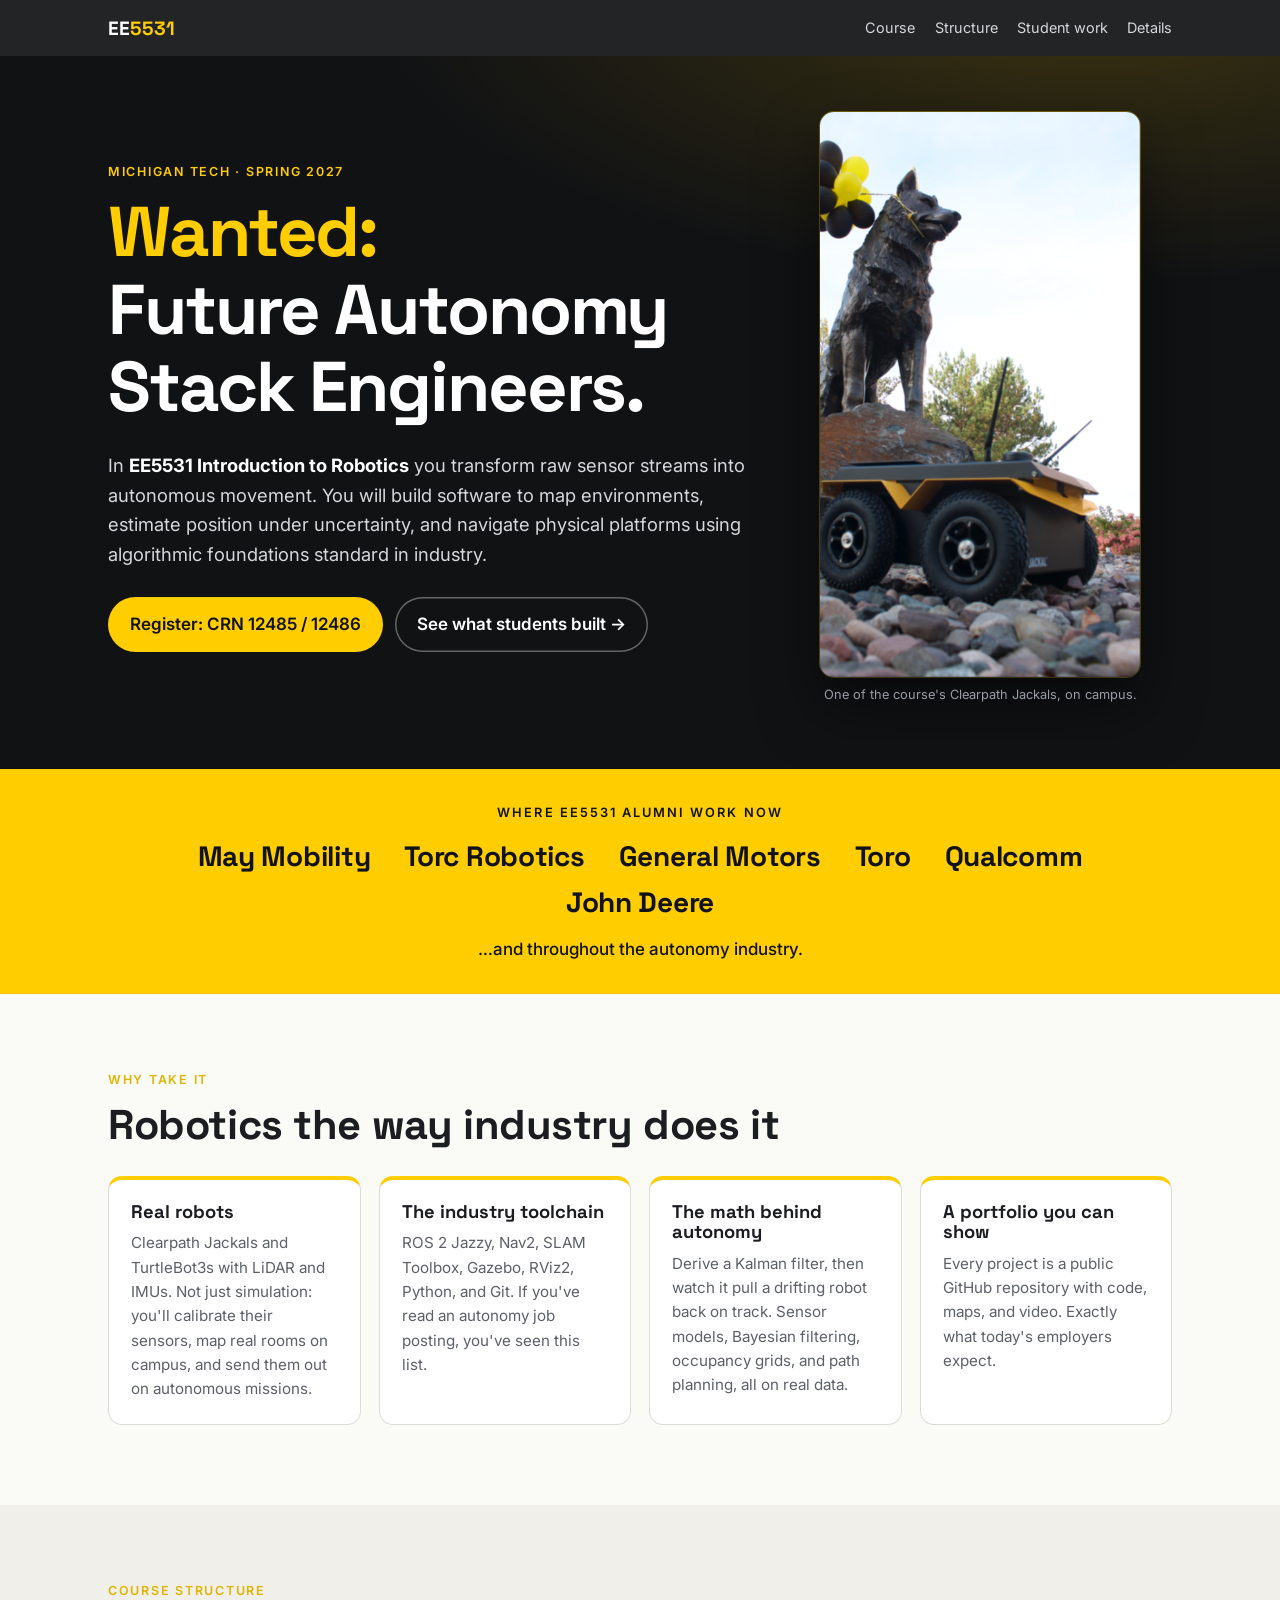
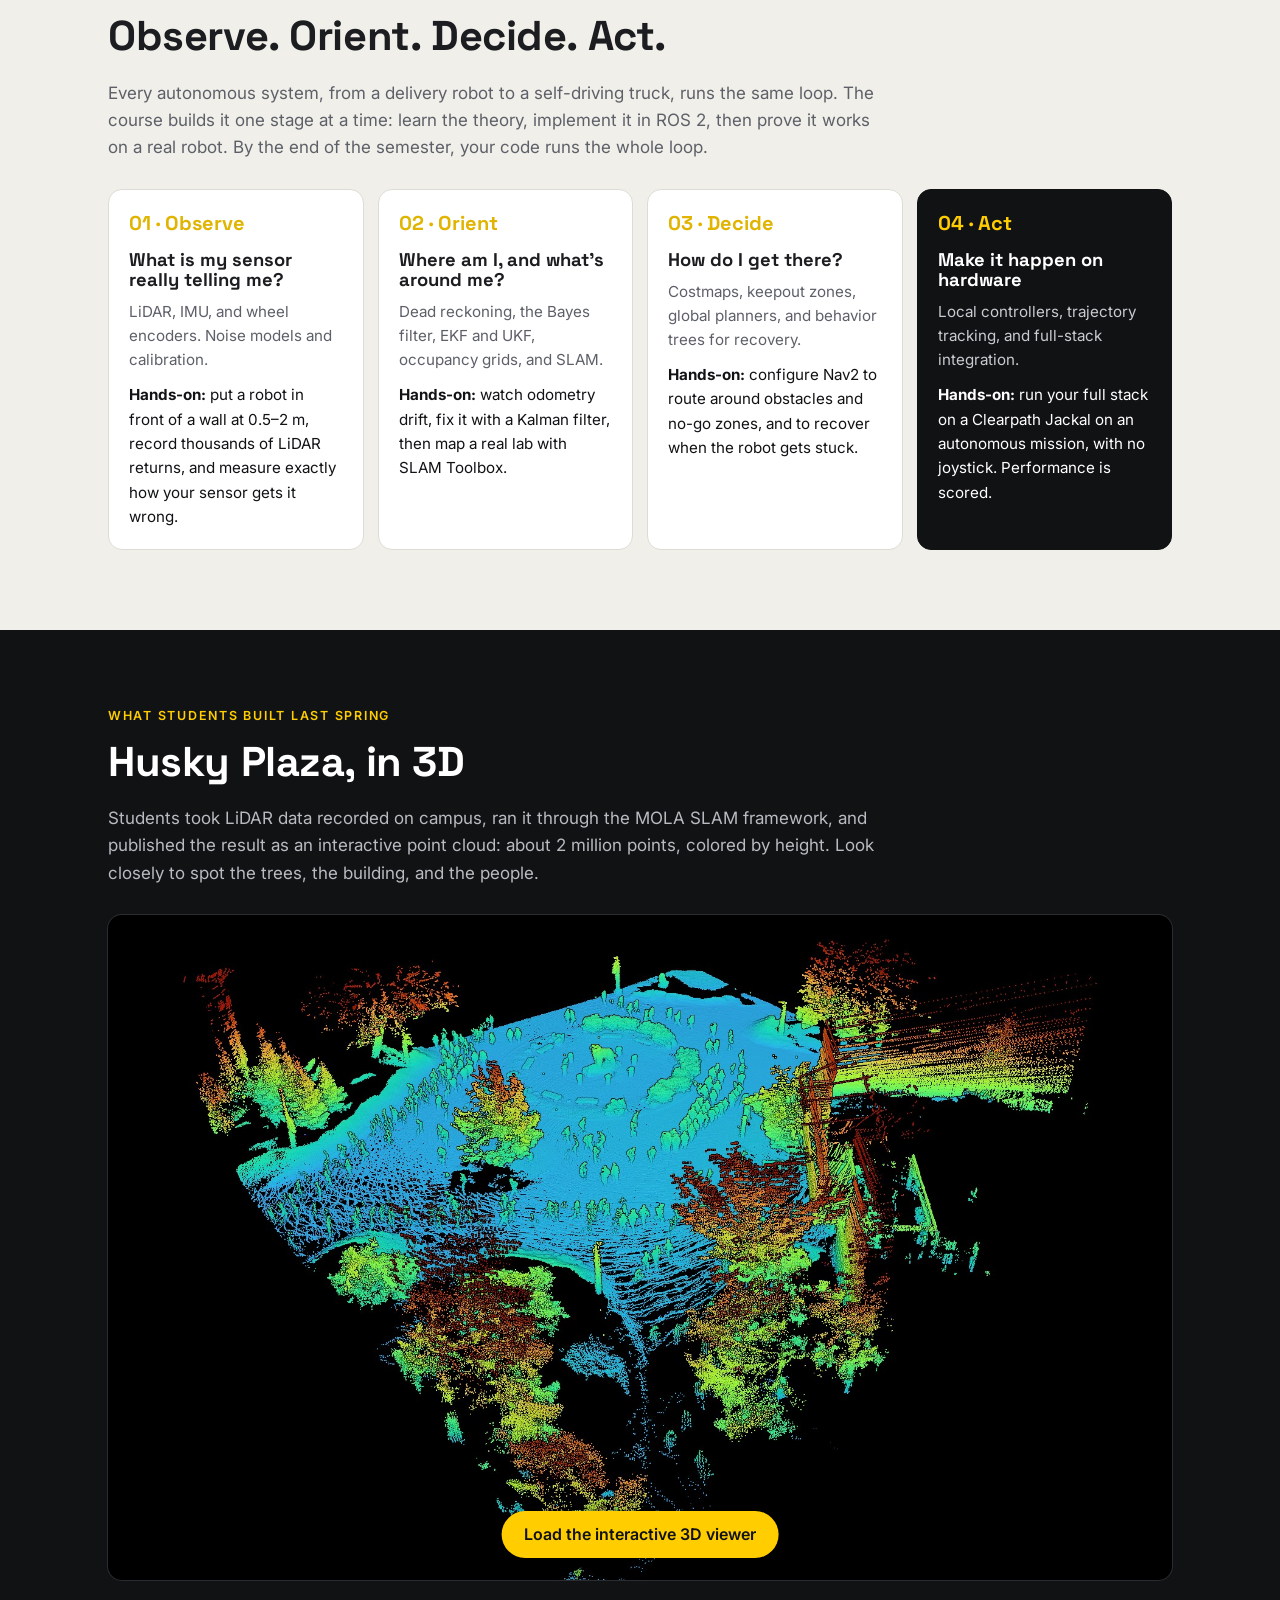
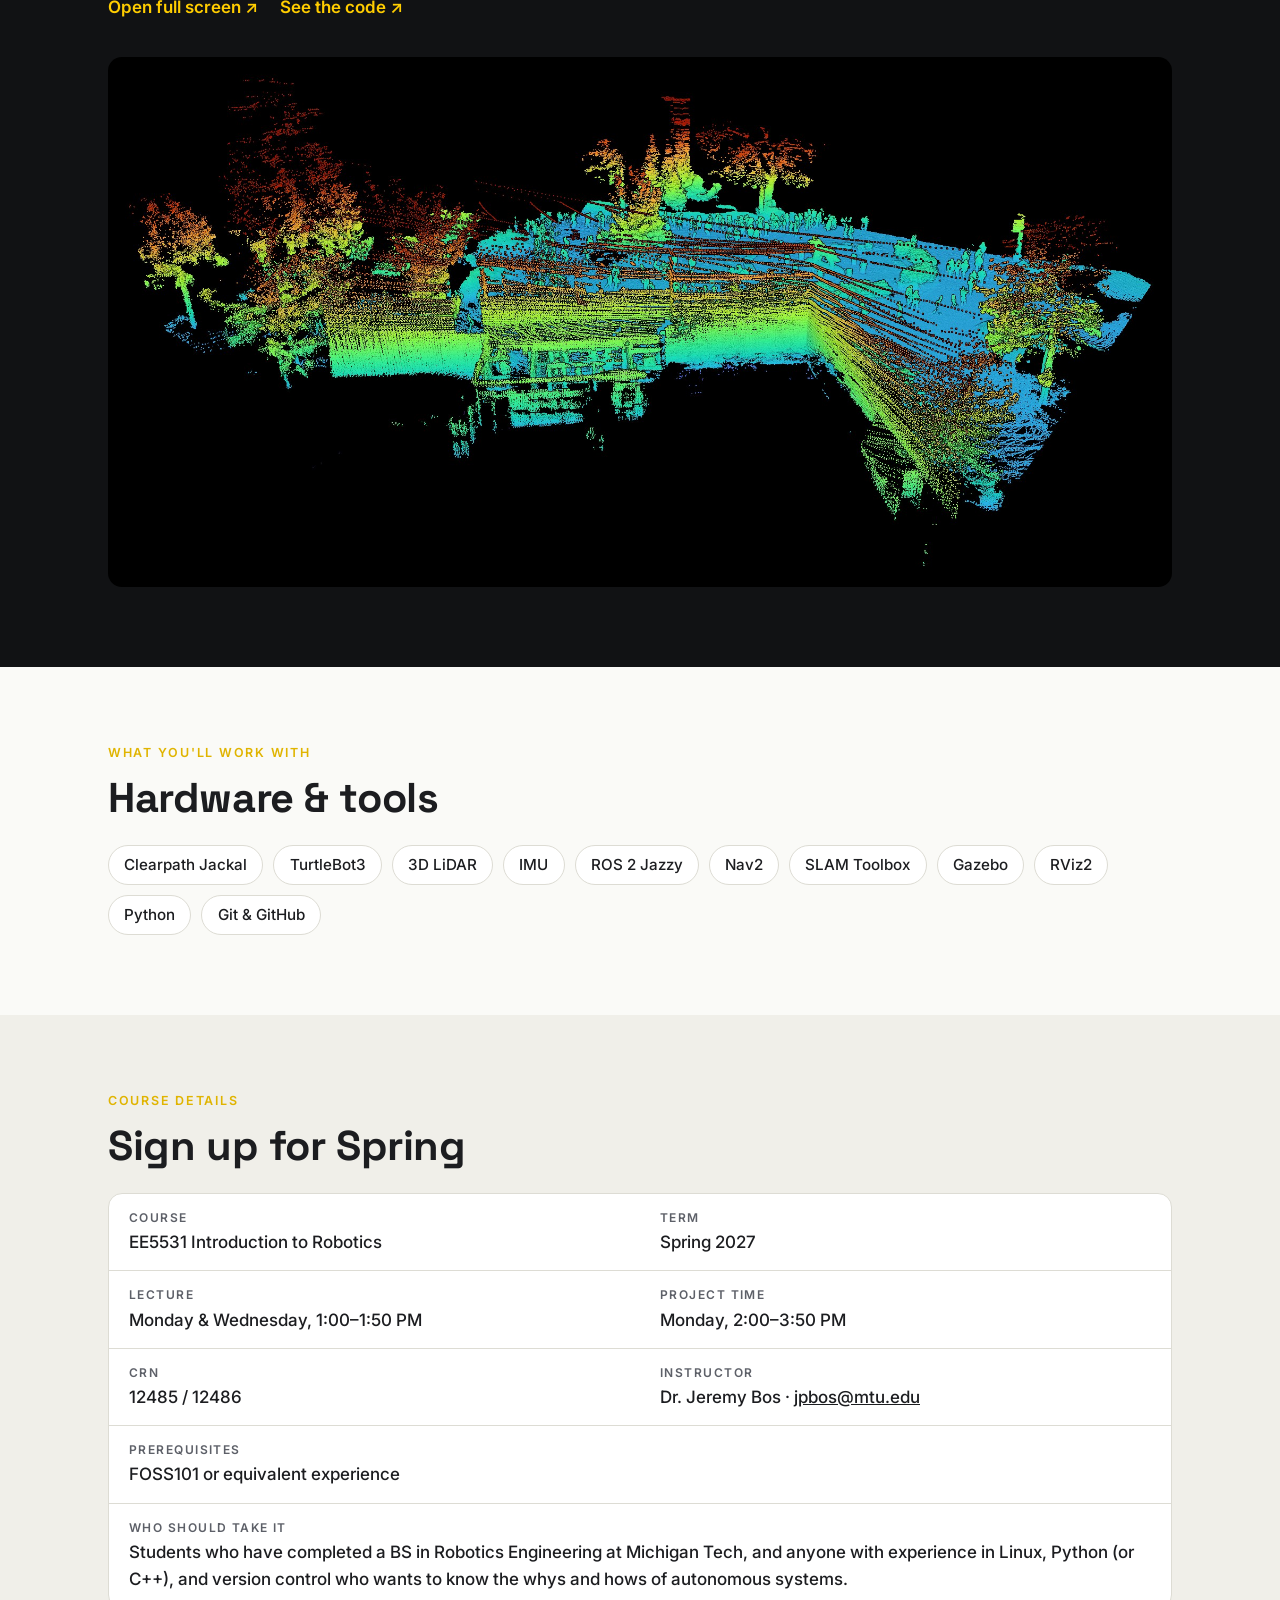
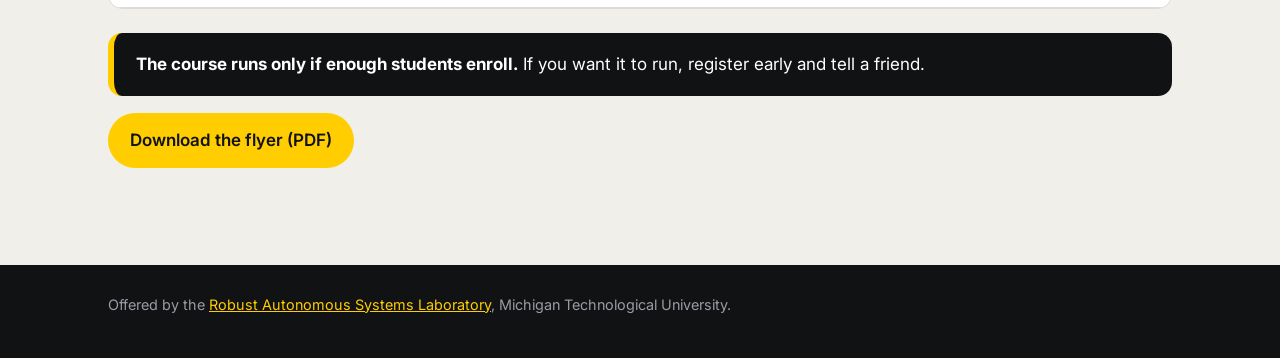
==== index.html @ 07f3ae8c "Broaden alumni tagline to the autonomy industry Co-Authored-By: Claude Opus 5.5 <noreply@anthropic.c" ====
<!doctype html>
<html lang="en">
<head>
  <meta charset="utf-8">
  <meta name="viewport" content="width=device-width, initial-scale=1">
  <title>EE5531 Introduction to Robotics | Michigan Tech</title>
  <meta name="description" content="Graduate course in autonomous systems: sensor models, state estimation, mapping, planning, and control with ROS 2 and Nav2 on real robots. EE5531 alumni work at May Mobility, Torc Robotics, General Motors, Toro, Qualcomm, and across the autonomous vehicle industry.">
  <meta property="og:title" content="EE5531 Introduction to Robotics: Wanted, Future Autonomy Stack Engineers">
  <meta property="og:description" content="Sensor models, state estimation, mapping, planning, and control on real robots with ROS 2 and Nav2. Alumni at May Mobility, Torc, GM, Toro, and Qualcomm.">
  <meta property="og:image" content="https://robust-autonomous-systems-laboratory.github.io/ee5531/assets/husky_plaza_overview.jpg">
  <meta property="og:url" content="https://robust-autonomous-systems-laboratory.github.io/ee5531/">
  <meta name="twitter:card" content="summary_large_image">
  <link rel="preconnect" href="https://fonts.googleapis.com">
  <link rel="preconnect" href="https://fonts.gstatic.com" crossorigin>
  <link href="https://fonts.googleapis.com/css2?family=Inter:wght@400;500;600&family=Space+Grotesk:wght@500;700&display=swap" rel="stylesheet">
  <link rel="stylesheet" href="style.css">
</head>
<body>

<header class="topbar">
  <div class="wrap topbar-inner">
    <a class="brand" href="#top">EE<span>5531</span></a>
    <nav>
      <a href="#course">Course</a>
      <a href="#structure">Structure</a>
      <a href="#student-work">Student work</a>
      <a href="#details">Details</a>
    </nav>
  </div>
</header>

<main id="top">

  <!-- HERO -->
  <section class="hero">
    <div class="wrap hero-grid">
      <div class="hero-copy">
        <p class="eyebrow">Michigan Tech · Spring 2027</p>
        <h1><em>Wanted:</em><br>Future Autonomy Stack Engineers.</h1>
        <p class="lede">
          In <strong>EE5531 Introduction to Robotics</strong> you transform raw sensor streams into
          autonomous movement. You will build software to map environments, estimate position under
          uncertainty, and navigate physical platforms using algorithmic foundations standard in industry.
        </p>
        <div class="cta-row">
          <a class="btn btn-primary" href="#details">Register: CRN 12485 / 12486</a>
          <a class="btn btn-ghost" href="#student-work">See what students built →</a>
        </div>
      </div>
      <figure class="hero-photo">
        <img src="assets/jackal.png" alt="A Clearpath Jackal robot in front of the Husky statue on the Michigan Tech campus" width="463" height="818">
        <figcaption>One of the course's Clearpath Jackals, on campus.</figcaption>
      </figure>
    </div>
  </section>

  <!-- ALUMNI -->
  <section class="alumni" aria-labelledby="alumni-h">
    <div class="wrap">
      <h2 id="alumni-h" class="alumni-label">Where EE5531 alumni work now</h2>
      <ul class="employers">
        <li>May Mobility</li>
        <li>Torc Robotics</li>
        <li>General Motors</li>
        <li>Toro</li>
        <li>Qualcomm</li>
        <li>John Deere</li>
      </ul>
      <p class="alumni-foot">…and throughout the autonomy industry.</p>
    </div>
  </section>

  <!-- WHY -->
  <section class="section" id="course">
    <div class="wrap">
      <p class="eyebrow">Why take it</p>
      <h2>Robotics the way industry does it</h2>
      <div class="cards">
        <article class="card">
          <h3>Real robots</h3>
          <p>Clearpath Jackals and TurtleBot3s with LiDAR and IMUs. Not just simulation: you'll calibrate their sensors, map real rooms on campus, and send them out on autonomous missions.</p>
        </article>
        <article class="card">
          <h3>The industry toolchain</h3>
          <p>ROS 2 Jazzy, Nav2, SLAM Toolbox, Gazebo, RViz2, Python, and Git. If you've read an autonomy job posting, you've seen this list.</p>
        </article>
        <article class="card">
          <h3>The math behind autonomy</h3>
          <p>Derive a Kalman filter, then watch it pull a drifting robot back on track. Sensor models, Bayesian filtering, occupancy grids, and path planning, all on real data.</p>
        </article>
        <article class="card">
          <h3>A portfolio you can show</h3>
          <p>Every project is a public GitHub repository with code, maps, and video. Exactly what today's employers expect.</p>
        </article>
      </div>
    </div>
  </section>

  <!-- ROADMAP -->
  <section class="section section-alt" id="structure">
    <div class="wrap">
      <p class="eyebrow">Course structure</p>
      <h2>Observe. Orient. Decide. Act.</h2>
      <p class="section-intro">
        Every autonomous system, from a delivery robot to a self-driving truck, runs the same loop.
        The course builds it one stage at a time: learn the theory, implement it in ROS&nbsp;2, then
        prove it works on a real robot. By the end of the semester, your code runs the whole loop.
      </p>
      <!-- Course content is being revised; edit topics here as the schedule firms up. -->
      <ol class="roadmap">
        <li>
          <span class="step">01 · Observe</span>
          <div>
            <h3>What is my sensor really telling me?</h3>
            <p>LiDAR, IMU, and wheel encoders. Noise models and calibration.</p>
            <p class="outcome"><b>Hands-on:</b> put a robot in front of a wall at 0.5–2&nbsp;m, record thousands of LiDAR returns, and measure exactly how your sensor gets it wrong.</p>
          </div>
        </li>
        <li>
          <span class="step">02 · Orient</span>
          <div>
            <h3>Where am I, and what's around me?</h3>
            <p>Dead reckoning, the Bayes filter, EKF and UKF, occupancy grids, and SLAM.</p>
            <p class="outcome"><b>Hands-on:</b> watch odometry drift, fix it with a Kalman filter, then map a real lab with SLAM Toolbox.</p>
          </div>
        </li>
        <li>
          <span class="step">03 · Decide</span>
          <div>
            <h3>How do I get there?</h3>
            <p>Costmaps, keepout zones, global planners, and behavior trees for recovery.</p>
            <p class="outcome"><b>Hands-on:</b> configure Nav2 to route around obstacles and no-go zones, and to recover when the robot gets stuck.</p>
          </div>
        </li>
        <li class="roadmap-finale">
          <span class="step">04 · Act</span>
          <div>
            <h3>Make it happen on hardware</h3>
            <p>Local controllers, trajectory tracking, and full-stack integration.</p>
            <p class="outcome"><b>Hands-on:</b> run your full stack on a Clearpath Jackal on an autonomous mission, with no joystick. Performance is scored.</p>
          </div>
        </li>
      </ol>
    </div>
  </section>

  <!-- STUDENT WORK -->
  <section class="section section-dark" id="student-work">
    <div class="wrap">
      <p class="eyebrow">What students built last spring</p>
      <h2>Husky Plaza, in 3D</h2>
      <p class="section-lede">
        Students took LiDAR data recorded on campus, ran it through the MOLA SLAM framework, and
        published the result as an interactive point cloud: about 2 million points, colored by height.
        Look closely to spot the trees, the building, and the people.
      </p>
      <div class="viewer" id="viewer">
        <img src="assets/husky_plaza_overview.jpg" alt="Point cloud map of Husky Plaza at Michigan Tech, colored by elevation">
        <button class="viewer-play" type="button" data-src="https://robust-autonomous-systems-laboratory.github.io/RASL-MOLA-Husky-Plaza/">
          Load the interactive 3D viewer
        </button>
      </div>
      <p class="viewer-links">
        <a href="https://robust-autonomous-systems-laboratory.github.io/RASL-MOLA-Husky-Plaza/" target="_blank" rel="noopener">Open full screen ↗</a>
        <a href="https://github.com/Robust-Autonomous-Systems-Laboratory/RASL-MOLA-Husky-Plaza" target="_blank" rel="noopener">See the code ↗</a>
      </p>
      <figure class="wide-shot">
        <img src="assets/husky_plaza_facade.jpg" alt="Point cloud of a campus building facade and trees, built from LiDAR scans" loading="lazy">
      </figure>
    </div>
  </section>

  <!-- TOOLS -->
  <section class="section">
    <div class="wrap">
      <p class="eyebrow">What you'll work with</p>
      <h2>Hardware &amp; tools</h2>
      <ul class="chips">
        <li>Clearpath Jackal</li>
        <li>TurtleBot3</li>
        <li>3D LiDAR</li>
        <li>IMU</li>
        <li>ROS 2 Jazzy</li>
        <li>Nav2</li>
        <li>SLAM Toolbox</li>
        <li>Gazebo</li>
        <li>RViz2</li>
        <li>Python</li>
        <li>Git &amp; GitHub</li>
      </ul>
    </div>
  </section>

  <!-- DETAILS -->
  <section class="section section-alt" id="details">
    <div class="wrap">
      <p class="eyebrow">Course details</p>
      <h2>Sign up for Spring</h2>
      <dl class="details">
        <div><dt>Course</dt><dd>EE5531 Introduction to Robotics</dd></div>
        <div><dt>Term</dt><dd>Spring 2027</dd></div>
        <div><dt>Lecture</dt><dd>Monday &amp; Wednesday, 1:00–1:50 PM</dd></div>
        <div><dt>Project time</dt><dd>Monday, 2:00–3:50 PM</dd></div>
        <div><dt>CRN</dt><dd>12485 / 12486</dd></div>
        <div><dt>Instructor</dt><dd>Dr. Jeremy Bos · <a href="mailto:jpbos@mtu.edu">jpbos@mtu.edu</a></dd></div>
        <div class="full"><dt>Prerequisites</dt><dd>FOSS101 or equivalent experience</dd></div>
        <div class="full"><dt>Who should take it</dt><dd>Students who have completed a BS in Robotics Engineering at Michigan Tech, and anyone with experience in Linux, Python (or C++), and version control who wants to know the whys and hows of autonomous systems.</dd></div>
      </dl>
      <p class="callout">
        <strong>The course runs only if enough students enroll.</strong> If you want it to run, register early and tell a friend.
      </p>
      <p><a class="btn btn-primary" href="flyer/flyer.pdf">Download the flyer (PDF)</a></p>
    </div>
  </section>

</main>

<footer class="footer">
  <div class="wrap">
    <p>
      Offered by the <a href="https://github.com/Robust-Autonomous-Systems-Laboratory" target="_blank" rel="noopener">Robust Autonomous Systems Laboratory</a>,
      Michigan Technological University.
    </p>
  </div>
</footer>

<script>
  // Load the heavy WebGL viewer only on request.
  document.querySelector('.viewer-play').addEventListener('click', function () {
    var frame = document.createElement('iframe');
    frame.src = this.dataset.src;
    frame.title = 'Interactive 3D point cloud of Husky Plaza';
    frame.allow = 'fullscreen';
    var box = document.getElementById('viewer');
    box.innerHTML = '';
    box.appendChild(frame);
    box.classList.add('is-live');
  });
</script>
</body>
</html>
---- style.css ----
:root {
  --gold: #ffcd00;
  --gold-deep: #e0b400;
  --ink: #111214;
  --ink-2: #1b1d21;
  --paper: #fafaf7;
  --paper-2: #f0efe9;
  --text: #1c1d20;
  --muted: #5d6068;
  --line: #dddcd4;
  --cyan: #28b6e8;
  --radius: 14px;
  --max: 1120px;
}

* { box-sizing: border-box; }
html { scroll-behavior: smooth; }
body {
  margin: 0;
  background: var(--paper);
  color: var(--text);
  font: 400 17px/1.6 Inter, system-ui, -apple-system, "Segoe UI", sans-serif;
  -webkit-font-smoothing: antialiased;
}
img { max-width: 100%; height: auto; display: block; }
a { color: inherit; }
h1, h2, h3 { font-family: "Space Grotesk", Inter, sans-serif; line-height: 1.1; margin: 0 0 .5em; }
h2 { font-size: clamp(1.8rem, 3.6vw, 2.6rem); letter-spacing: -.01em; }
h3 { font-size: 1.15rem; }
p { margin: 0 0 1em; }

.wrap { max-width: var(--max); margin: 0 auto; padding: 0 16px; }
@media (min-width: 720px) { .wrap { padding: 0 28px; } }

.tbd {
  background: #fff3b0;
  color: #6a5200;
  border-radius: 4px;
  padding: 0 .3em;
  font-weight: 600;
}

.eyebrow {
  font: 600 .78rem/1 Inter, sans-serif;
  letter-spacing: .14em;
  text-transform: uppercase;
  color: var(--gold-deep);
  margin-bottom: 1rem;
}

/* Top bar */
.topbar {
  position: sticky; top: 0; z-index: 10;
  background: rgba(17, 18, 20, .92);
  backdrop-filter: blur(8px);
  color: #fff;
}
.topbar-inner { display: flex; align-items: center; justify-content: space-between; height: 56px; }
.brand { font: 700 1.2rem "Space Grotesk", sans-serif; text-decoration: none; }
.brand span { color: var(--gold); }
.topbar nav { display: flex; gap: 1.2rem; }
.topbar nav a { text-decoration: none; font-size: .9rem; color: #d6d7da; }
.topbar nav a:hover { color: var(--gold); }
@media (max-width: 560px) { .topbar nav a:nth-child(n+3) { display: none; } }

/* Hero */
.hero {
  background:
    radial-gradient(1200px 500px at 85% -10%, rgba(255, 205, 0, .18), transparent 60%),
    var(--ink);
  color: #fff;
  padding: 56px 0 64px;
  overflow: hidden;
}
.hero-grid { display: grid; gap: 40px; align-items: center; }
@media (min-width: 860px) { .hero-grid { grid-template-columns: 1.25fr .75fr; } }
.hero h1 { font-size: clamp(2.5rem, 6vw, 4.4rem); letter-spacing: -.03em; margin-bottom: .35em; }
.hero h1 em { font-style: normal; color: var(--gold); }
.hero .eyebrow { color: var(--gold); }
.hero .tbd { background: rgba(255, 205, 0, .2); color: var(--gold); }
.lede { font-size: 1.15rem; color: #d6d7da; max-width: 36em; }
.lede strong { color: #fff; }
.cta-row { display: flex; flex-wrap: wrap; gap: 12px; margin-top: 28px; }
.hero-photo { margin: 0; justify-self: center; max-width: 320px; }
.hero-photo img {
  border-radius: var(--radius);
  box-shadow: 0 30px 60px rgba(0, 0, 0, .5), 0 0 0 1px rgba(255, 205, 0, .35);
}
.hero-photo figcaption { font-size: .8rem; color: #9a9ca3; margin-top: .6em; text-align: center; }

.btn {
  display: inline-block; text-decoration: none; font-weight: 600;
  padding: .8em 1.3em; border-radius: 999px; transition: transform .12s, background .12s;
}
.btn:hover { transform: translateY(-1px); }
.btn-primary { background: var(--gold); color: var(--ink); }
.btn-primary .tbd { background: rgba(0, 0, 0, .12); color: var(--ink); }
.btn-ghost { color: #fff; box-shadow: inset 0 0 0 1.5px rgba(255, 255, 255, .35); }
.btn-ghost:hover { box-shadow: inset 0 0 0 1.5px var(--gold); color: var(--gold); }

/* Alumni */
.alumni { background: var(--gold); color: var(--ink); padding: 36px 0 30px; text-align: center; }
.alumni-label { font: 600 .8rem Inter, sans-serif; letter-spacing: .16em; text-transform: uppercase; margin-bottom: 18px; }
.employers {
  list-style: none; margin: 0; padding: 0;
  display: flex; flex-wrap: wrap; justify-content: center; gap: 10px 34px;
}
.employers li { font: 700 clamp(1.25rem, 2.6vw, 1.75rem) "Space Grotesk", sans-serif; letter-spacing: -.01em; }
.alumni-foot { margin: 16px 0 0; font-weight: 500; }

/* Sections */
.section { padding: 80px 0; }
.section-alt { background: var(--paper-2); }
.section-dark { background: var(--ink); color: #e9e9ec; }
.section-dark h2 { color: #fff; }
.section-dark .eyebrow { color: var(--gold); }
.section-lede { max-width: 46em; color: #b9bbc1; }
.muted { color: var(--muted); font-size: .95rem; }

.cards { display: grid; gap: 18px; margin-top: 28px; }
@media (min-width: 700px) { .cards { grid-template-columns: repeat(2, 1fr); } }
@media (min-width: 1000px) { .cards { grid-template-columns: repeat(4, 1fr); } }
.card {
  background: #fff; border: 1px solid var(--line); border-radius: var(--radius);
  padding: 22px; border-top: 4px solid var(--gold);
}
.card p { color: var(--muted); font-size: .95rem; margin: 0; }

/* Roadmap */
.roadmap { list-style: none; margin: 28px 0 0; padding: 0; display: grid; gap: 14px; }
@media (min-width: 860px) { .roadmap { grid-template-columns: repeat(4, 1fr); } }
.roadmap li {
  display: flex; gap: 14px; background: #fff; border: 1px solid var(--line);
  border-radius: var(--radius); padding: 20px;
}
.roadmap li { flex-direction: column; }
.roadmap .step { font: 700 1.25rem "Space Grotesk", sans-serif; color: var(--gold-deep); white-space: nowrap; }
.roadmap .outcome { margin-top: .7em; color: var(--ink); }
.roadmap-finale .outcome { color: #fff !important; }
.section-intro { max-width: 46em; color: var(--muted); }
.section-intro strong { color: var(--ink); }
.roadmap p { margin: 0; color: var(--muted); font-size: .95rem; }
.roadmap-finale { background: var(--ink) !important; color: #fff; border-color: var(--ink) !important; }
.roadmap-finale .step { color: var(--gold); }
.roadmap-finale p { color: #c9cbd0; }

/* Student work viewer */
.viewer {
  position: relative; margin-top: 28px; border-radius: var(--radius); overflow: hidden;
  background: #000; aspect-ratio: 16 / 10; box-shadow: 0 0 0 1px #2a2c31;
}
.viewer img { width: 100%; height: 100%; object-fit: contain; }
.viewer iframe { width: 100%; height: 100%; border: 0; display: block; }
.viewer-play {
  position: absolute; left: 50%; bottom: 22px; transform: translateX(-50%);
  background: var(--gold); color: var(--ink); border: 0; border-radius: 999px;
  font: 600 1rem Inter, sans-serif; padding: .85em 1.4em; cursor: pointer;
  box-shadow: 0 10px 30px rgba(0, 0, 0, .5);
}
.viewer-play:hover { background: #fff; }
.viewer-links { display: flex; gap: 22px; margin-top: 14px; }
.viewer-links a { color: var(--gold); text-decoration: none; font-weight: 600; }
.wide-shot { margin: 36px 0 0; }
.wide-shot img { border-radius: var(--radius); width: 100%; }

/* Chips */
.chips { list-style: none; margin: 24px 0 0; padding: 0; display: flex; flex-wrap: wrap; gap: 10px; }
.chips li {
  background: #fff; border: 1px solid var(--line); border-radius: 999px;
  padding: .45em 1em; font-weight: 500; font-size: .95rem;
}

/* Details */
.details { display: grid; gap: 0; margin: 24px 0; background: #fff; border: 1px solid var(--line); border-radius: var(--radius); overflow: hidden; }
@media (min-width: 720px) { .details { grid-template-columns: 1fr 1fr; } }
.details div { padding: 14px 20px; border-bottom: 1px solid var(--line); }
.details dt { font-size: .75rem; letter-spacing: .12em; text-transform: uppercase; color: var(--muted); font-weight: 600; }
.details dd { margin: 2px 0 0; font-weight: 500; }
.details .full { grid-column: 1 / -1; }
.details a { color: inherit; }
.callout {
  background: var(--ink); color: #fff; border-radius: var(--radius); padding: 18px 22px;
  border-left: 6px solid var(--gold);
}

/* Footer */
.footer { background: var(--ink); color: #9a9ca3; padding: 28px 0; font-size: .9rem; }
.footer a { color: var(--gold); }
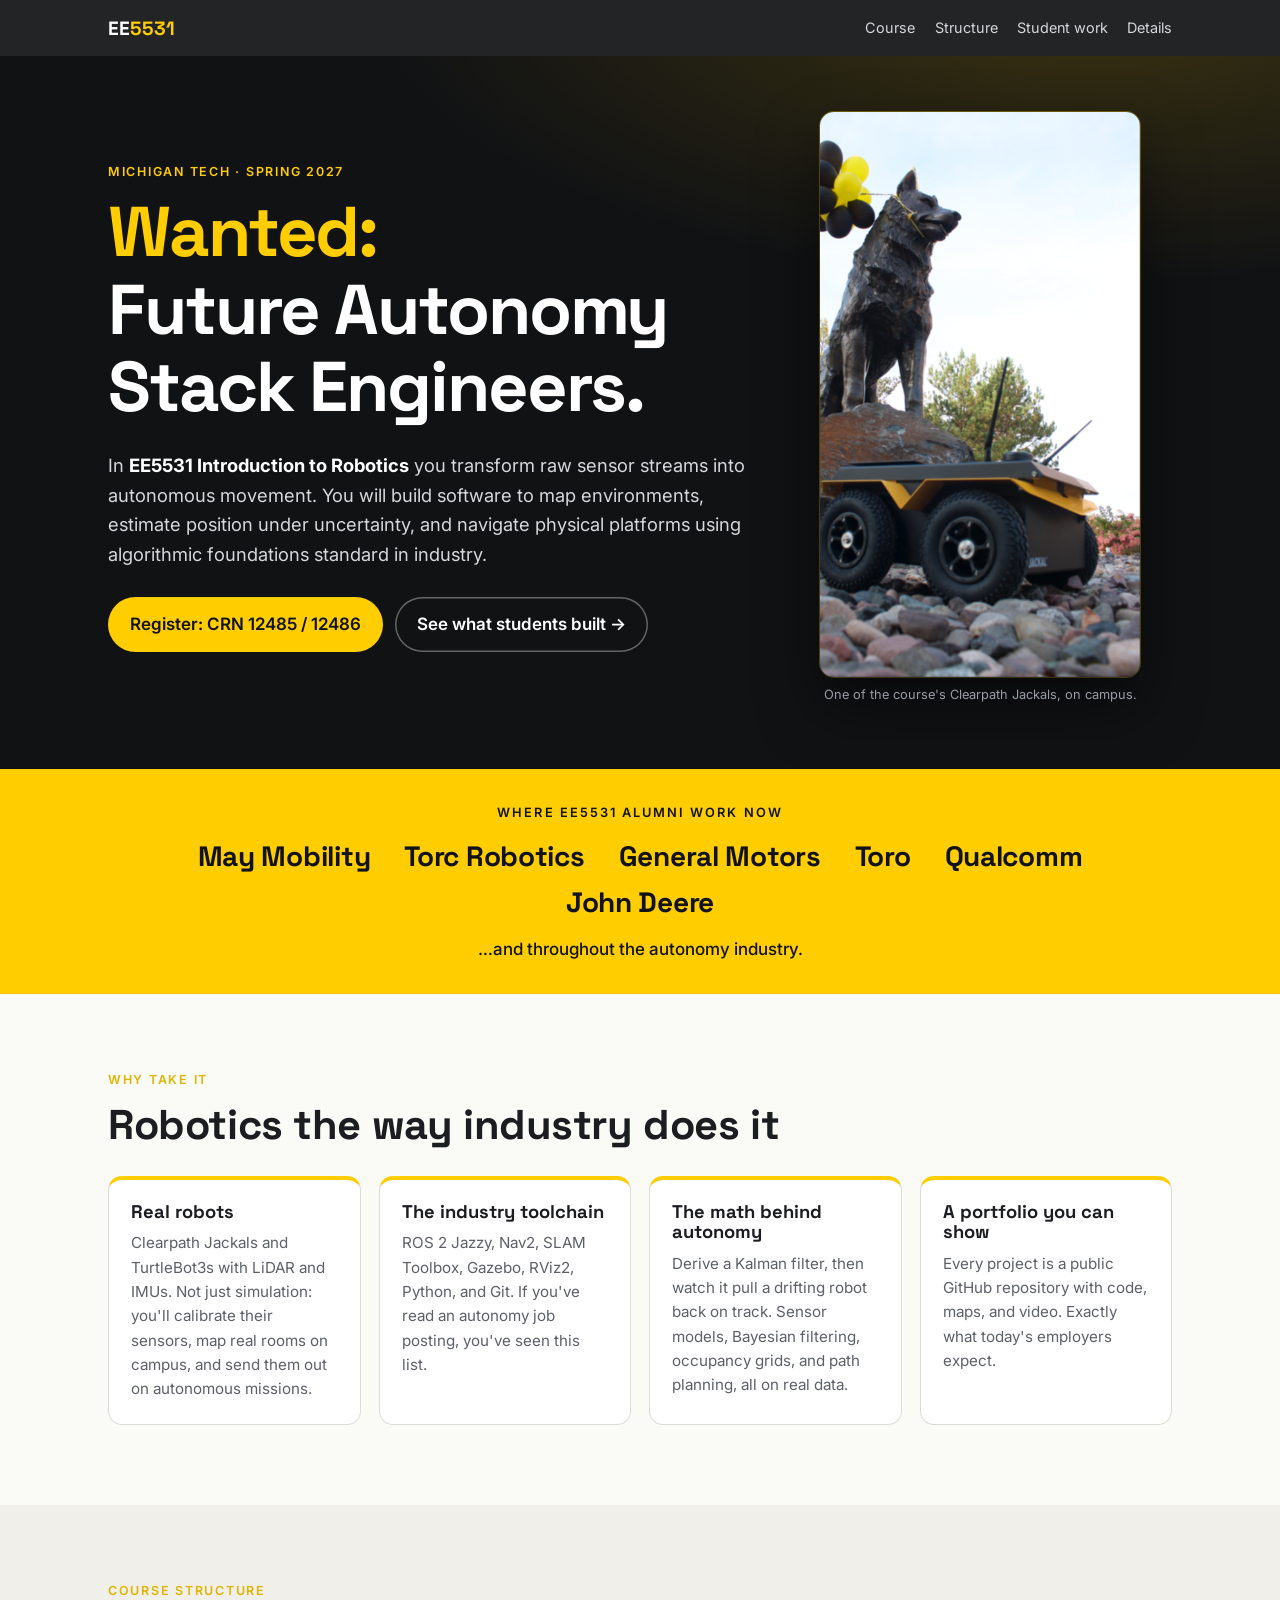
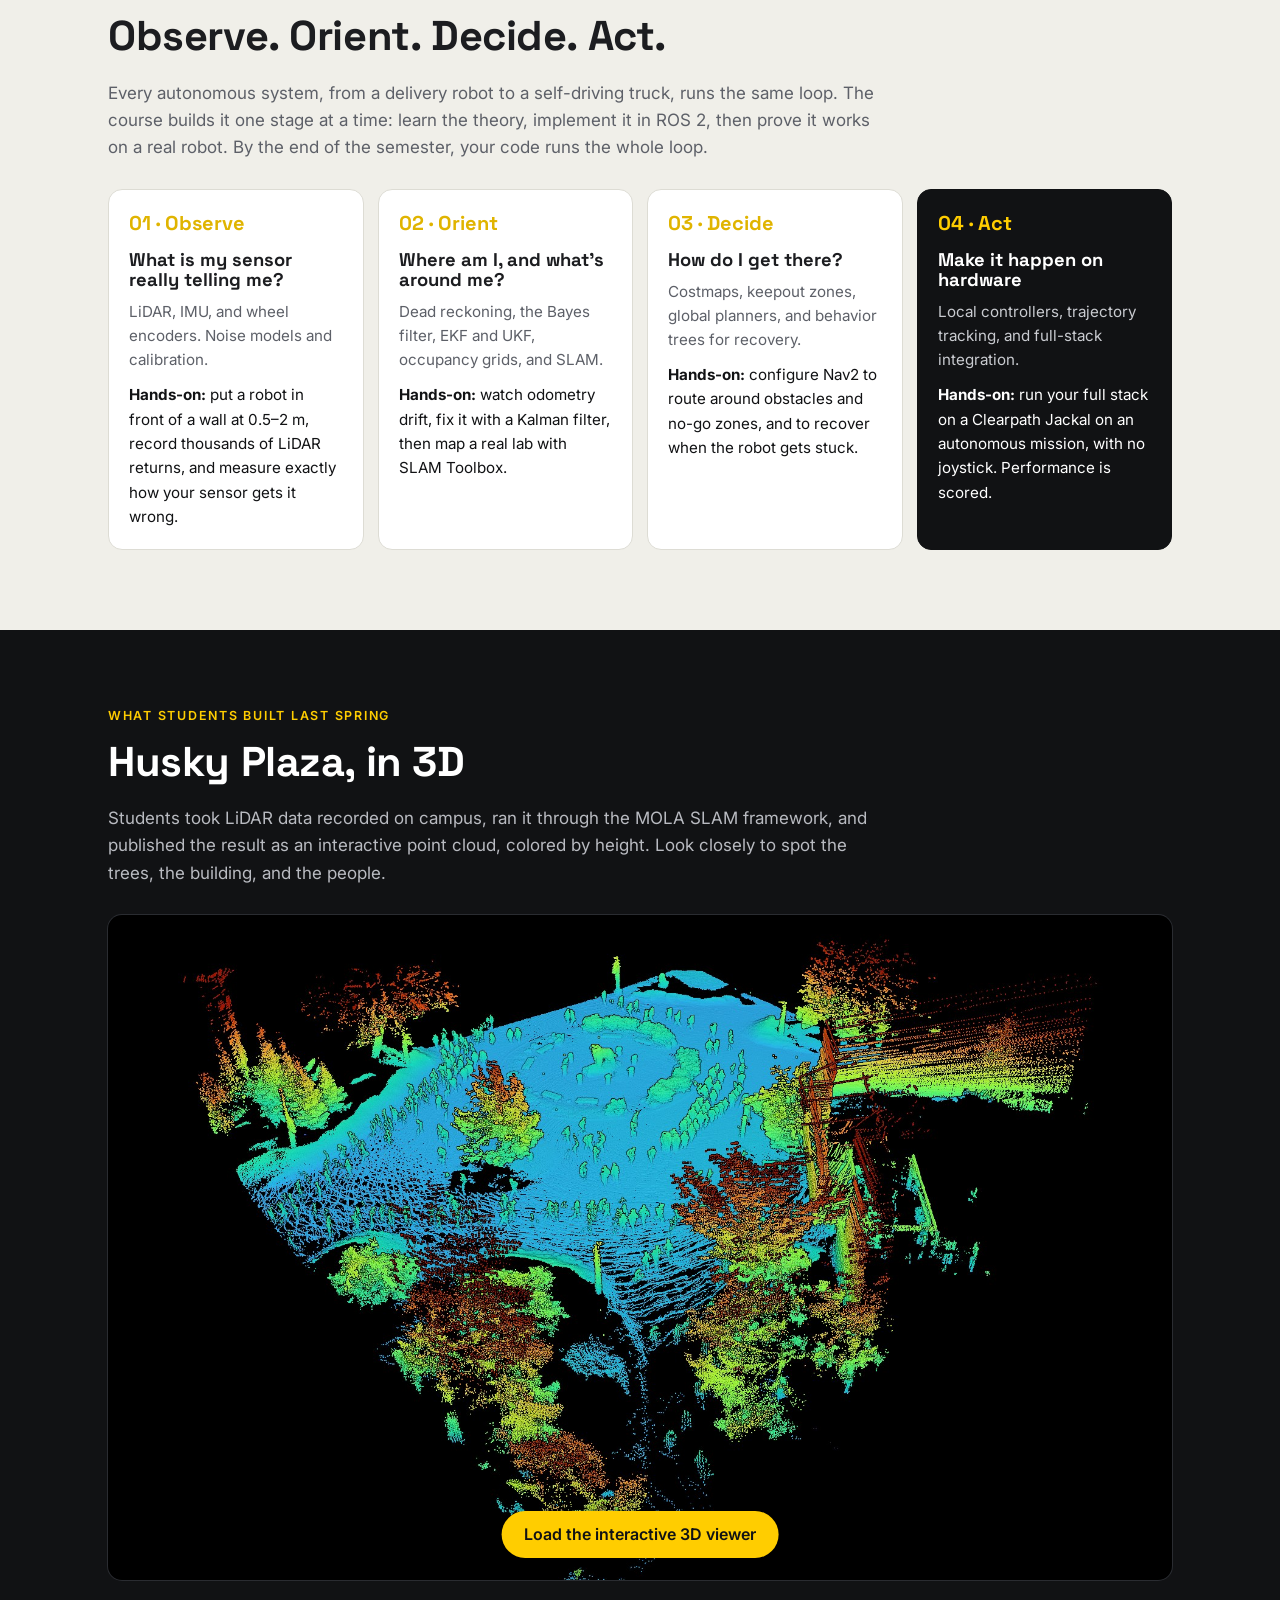
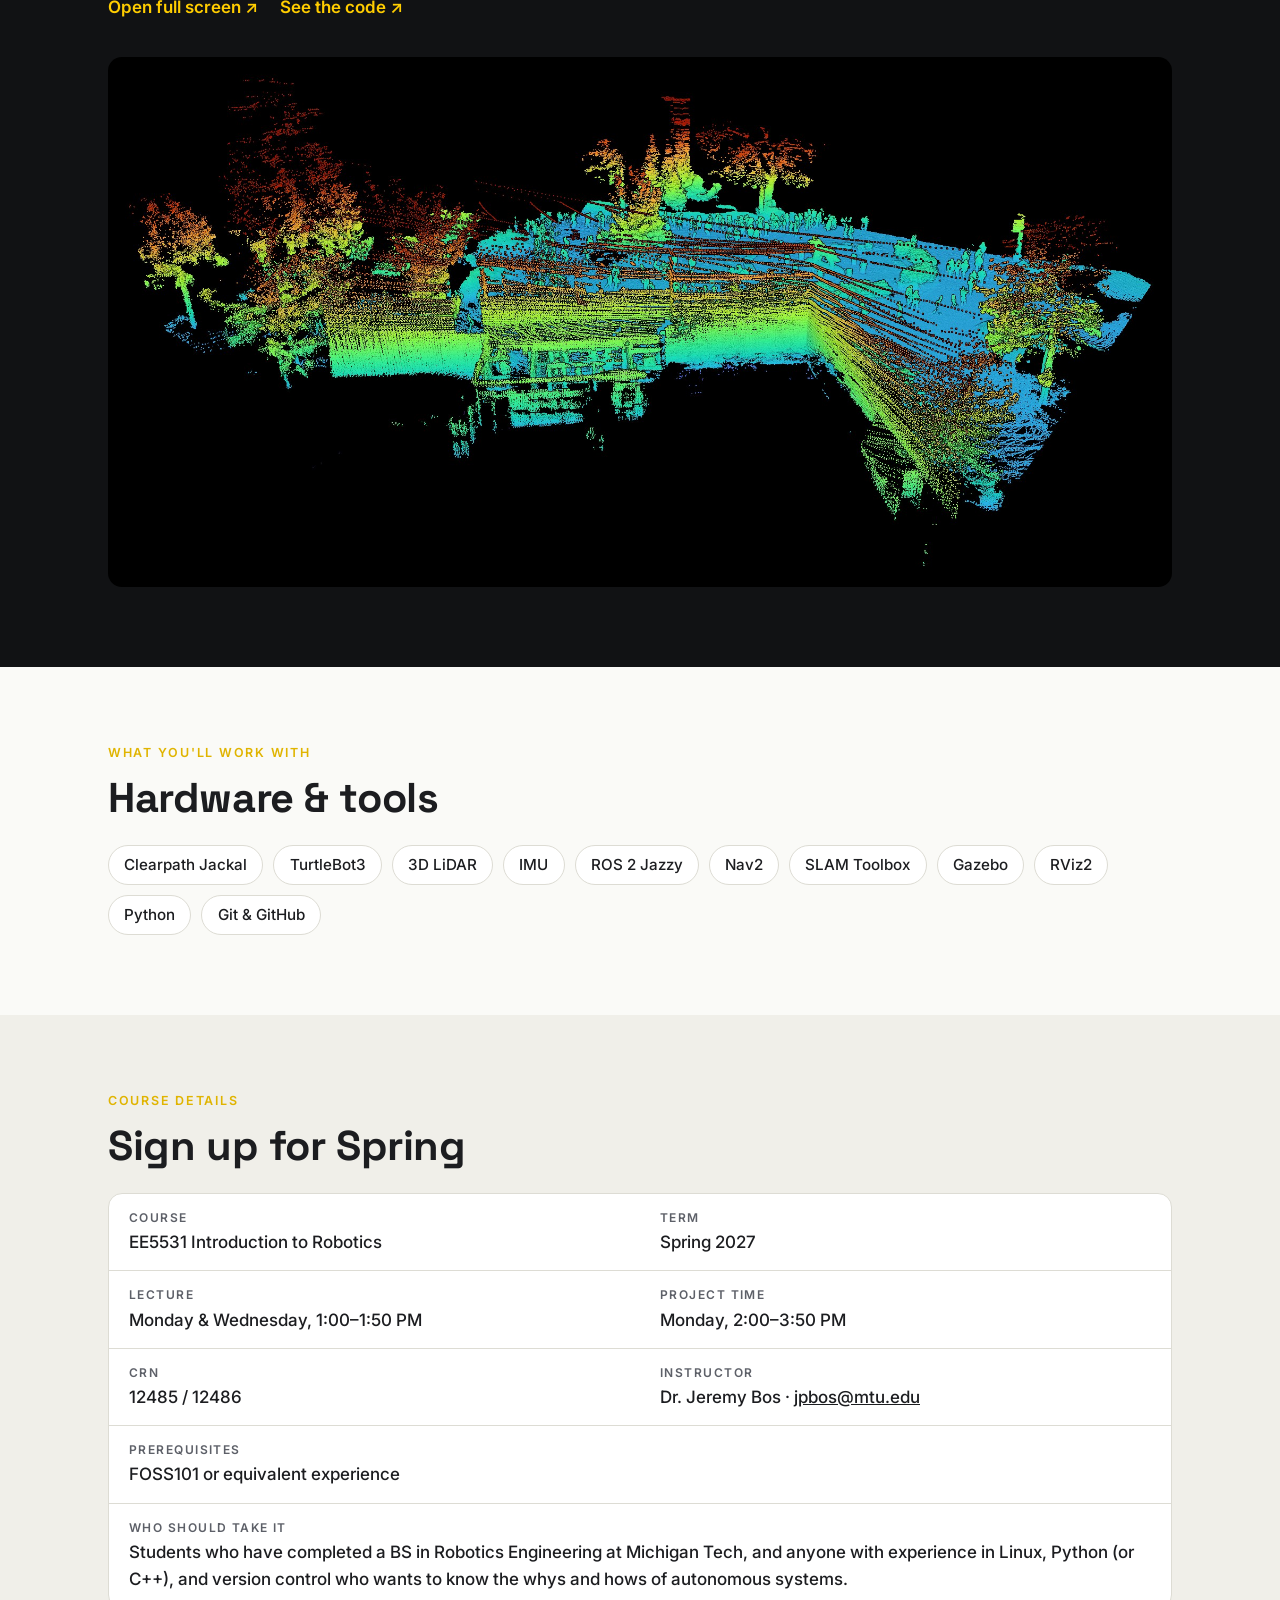
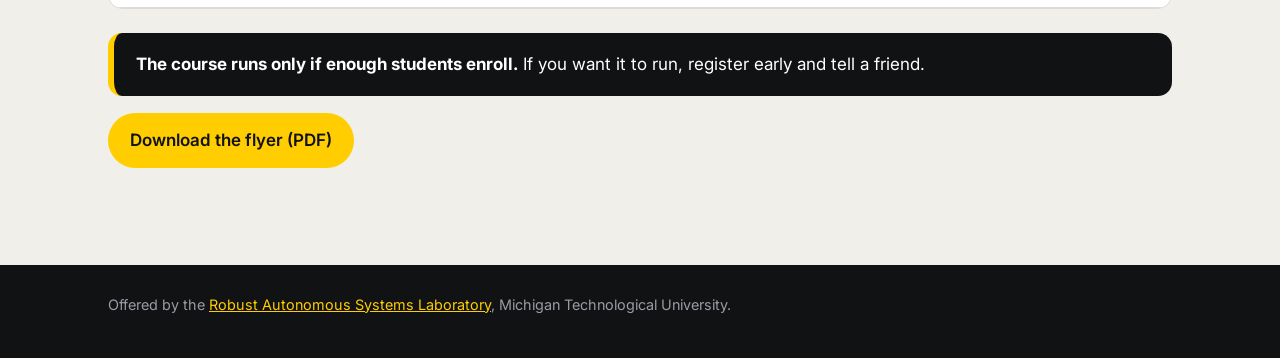
==== commit bd795cc7: "Drop point count from website student-work paragraph Co-Authored-By: Claude Opus 5.5 <noreply@anthro" ====
--- a/index.html
+++ b/index.html
@@ -151,7 +151,7 @@
       <h2>Husky Plaza, in 3D</h2>
       <p class="section-lede">
         Students took LiDAR data recorded on campus, ran it through the MOLA SLAM framework, and
-        published the result as an interactive point cloud: about 2 million points, colored by height.
+        published the result as an interactive point cloud, colored by height.
         Look closely to spot the trees, the building, and the people.
       </p>
       <div class="viewer" id="viewer">
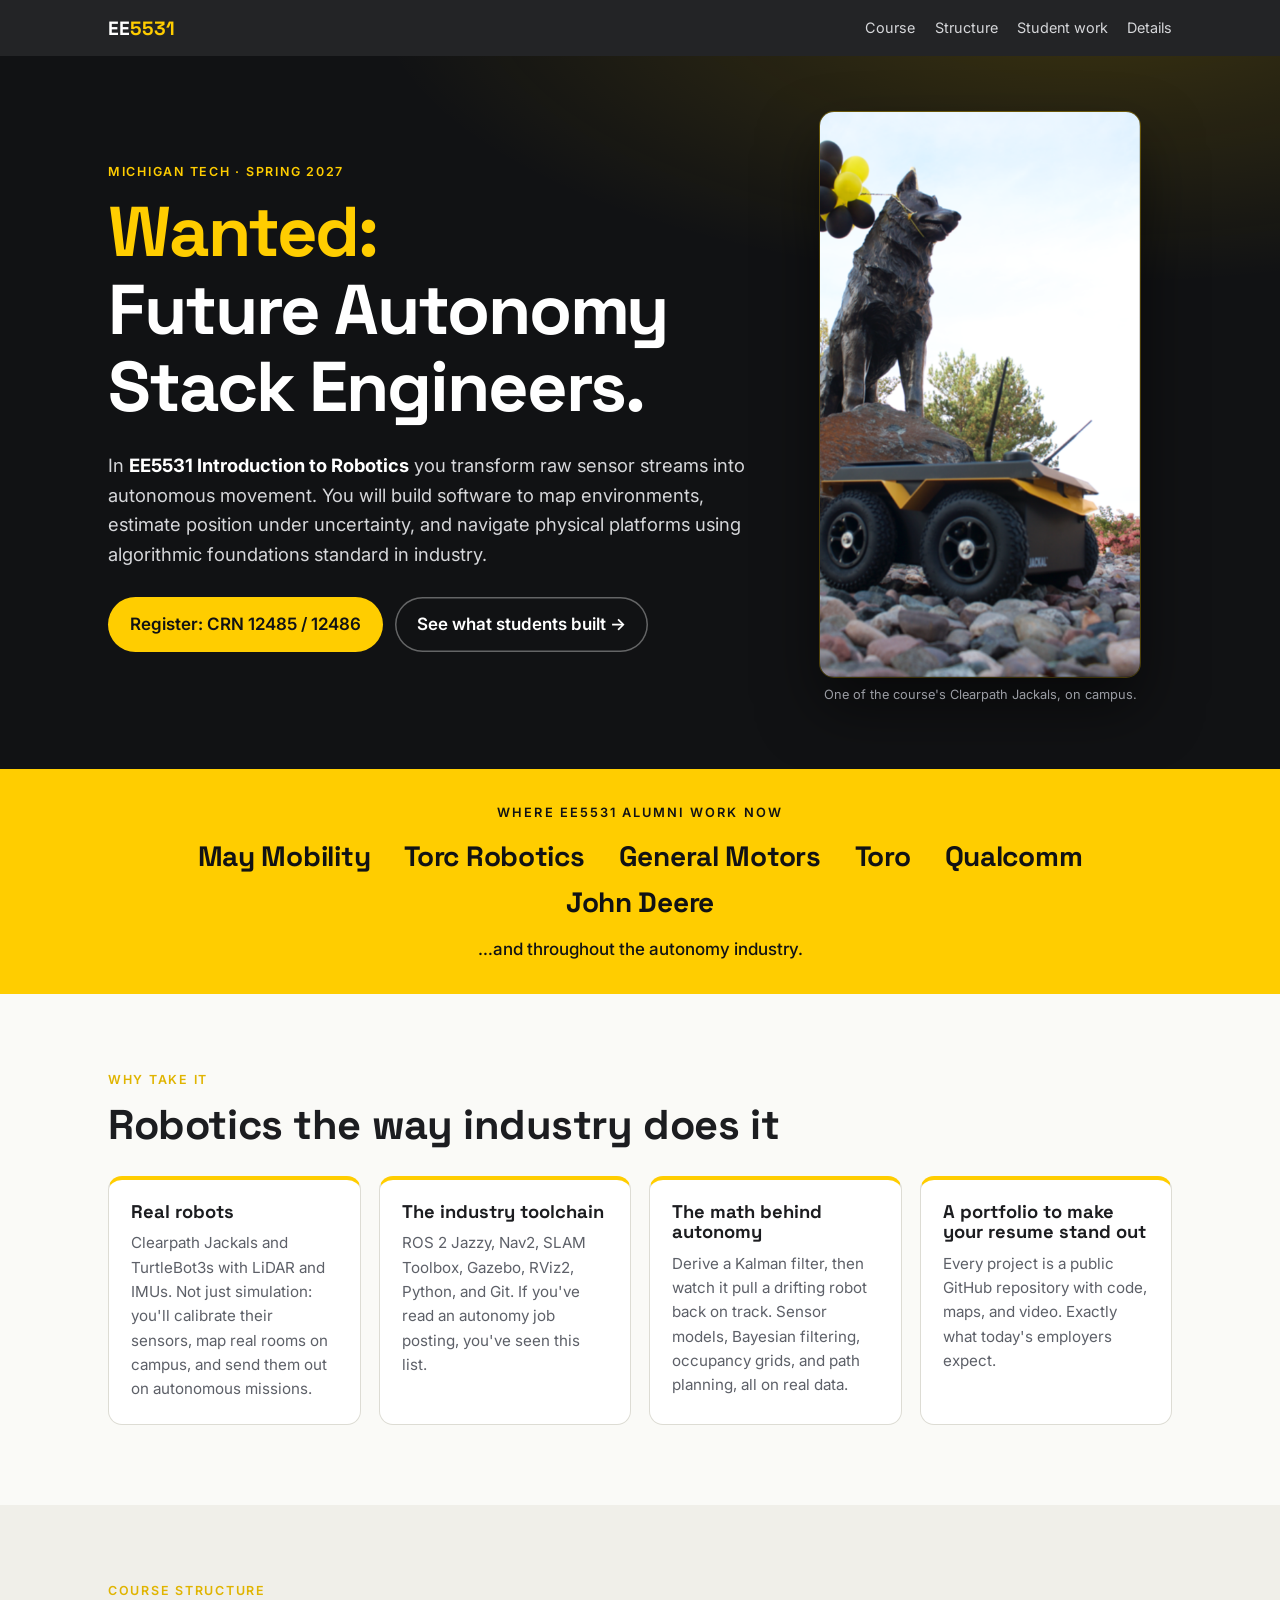
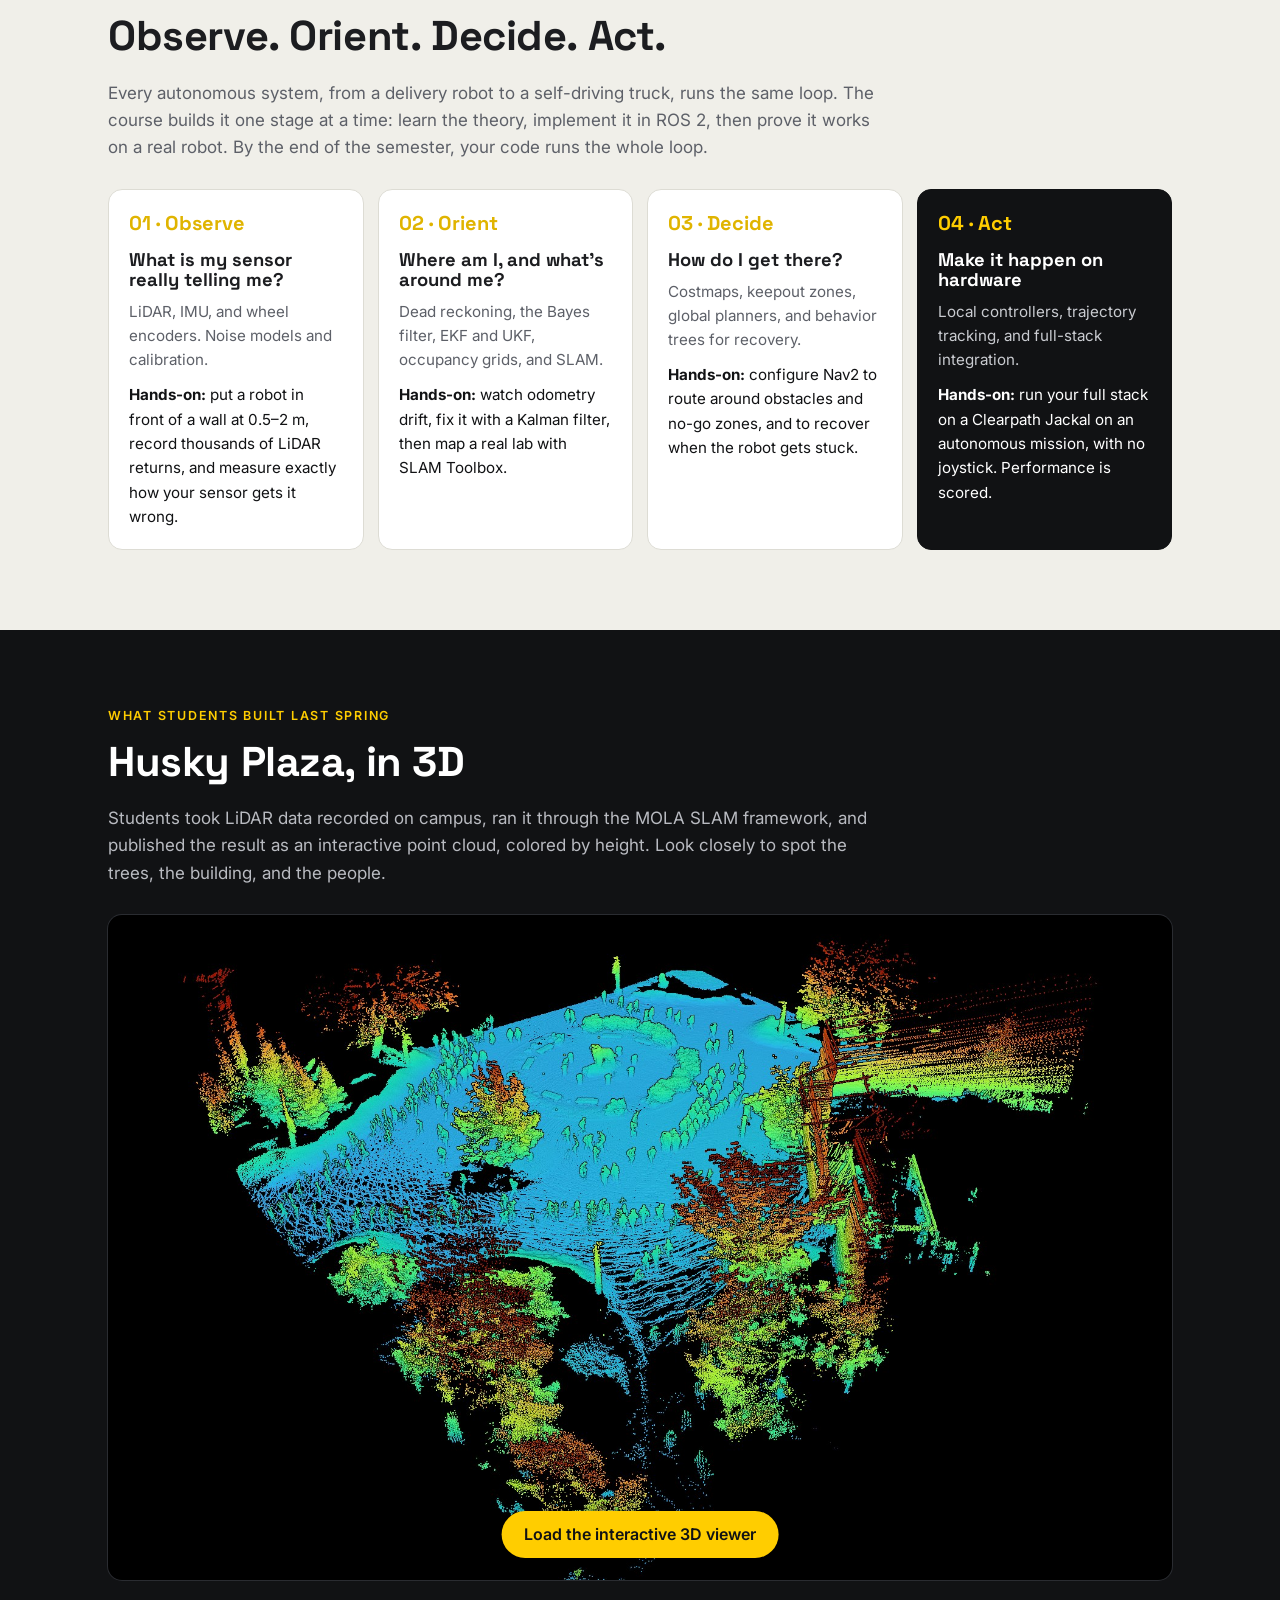
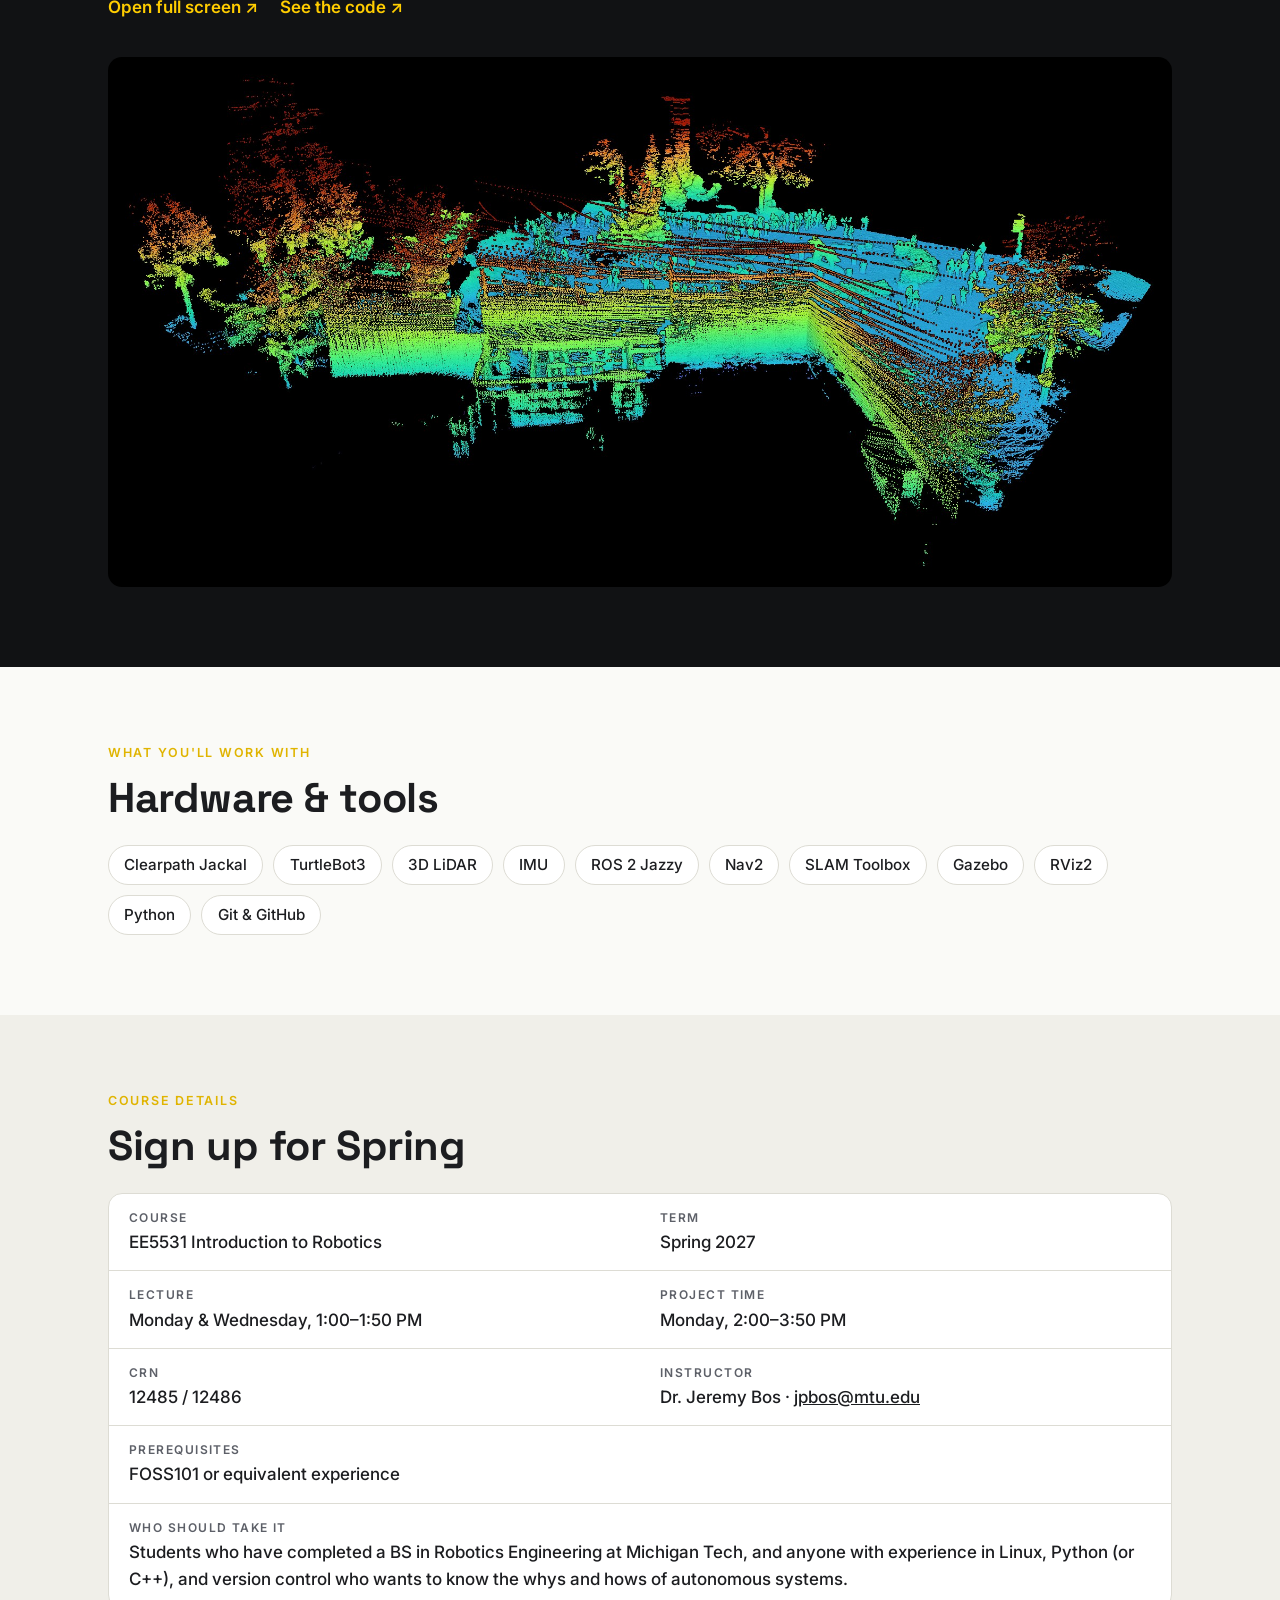
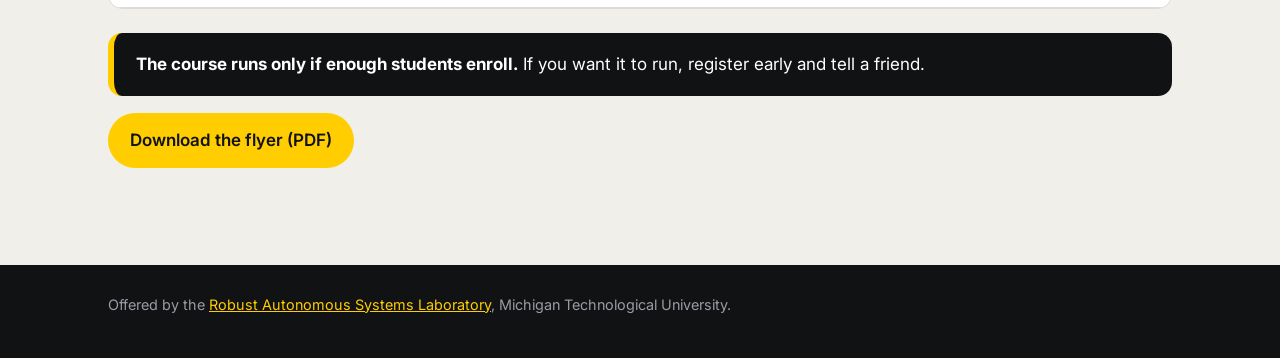
==== commit 4ecf0986: "Retitle portfolio card: "A portfolio to make your resume stand out" Flyer card headings drop to 12pt" ====
--- a/index.html
+++ b/index.html
@@ -89,7 +89,7 @@
           <p>Derive a Kalman filter, then watch it pull a drifting robot back on track. Sensor models, Bayesian filtering, occupancy grids, and path planning, all on real data.</p>
         </article>
         <article class="card">
-          <h3>A portfolio you can show</h3>
+          <h3>A portfolio to make your resume stand out</h3>
           <p>Every project is a public GitHub repository with code, maps, and video. Exactly what today's employers expect.</p>
         </article>
       </div>
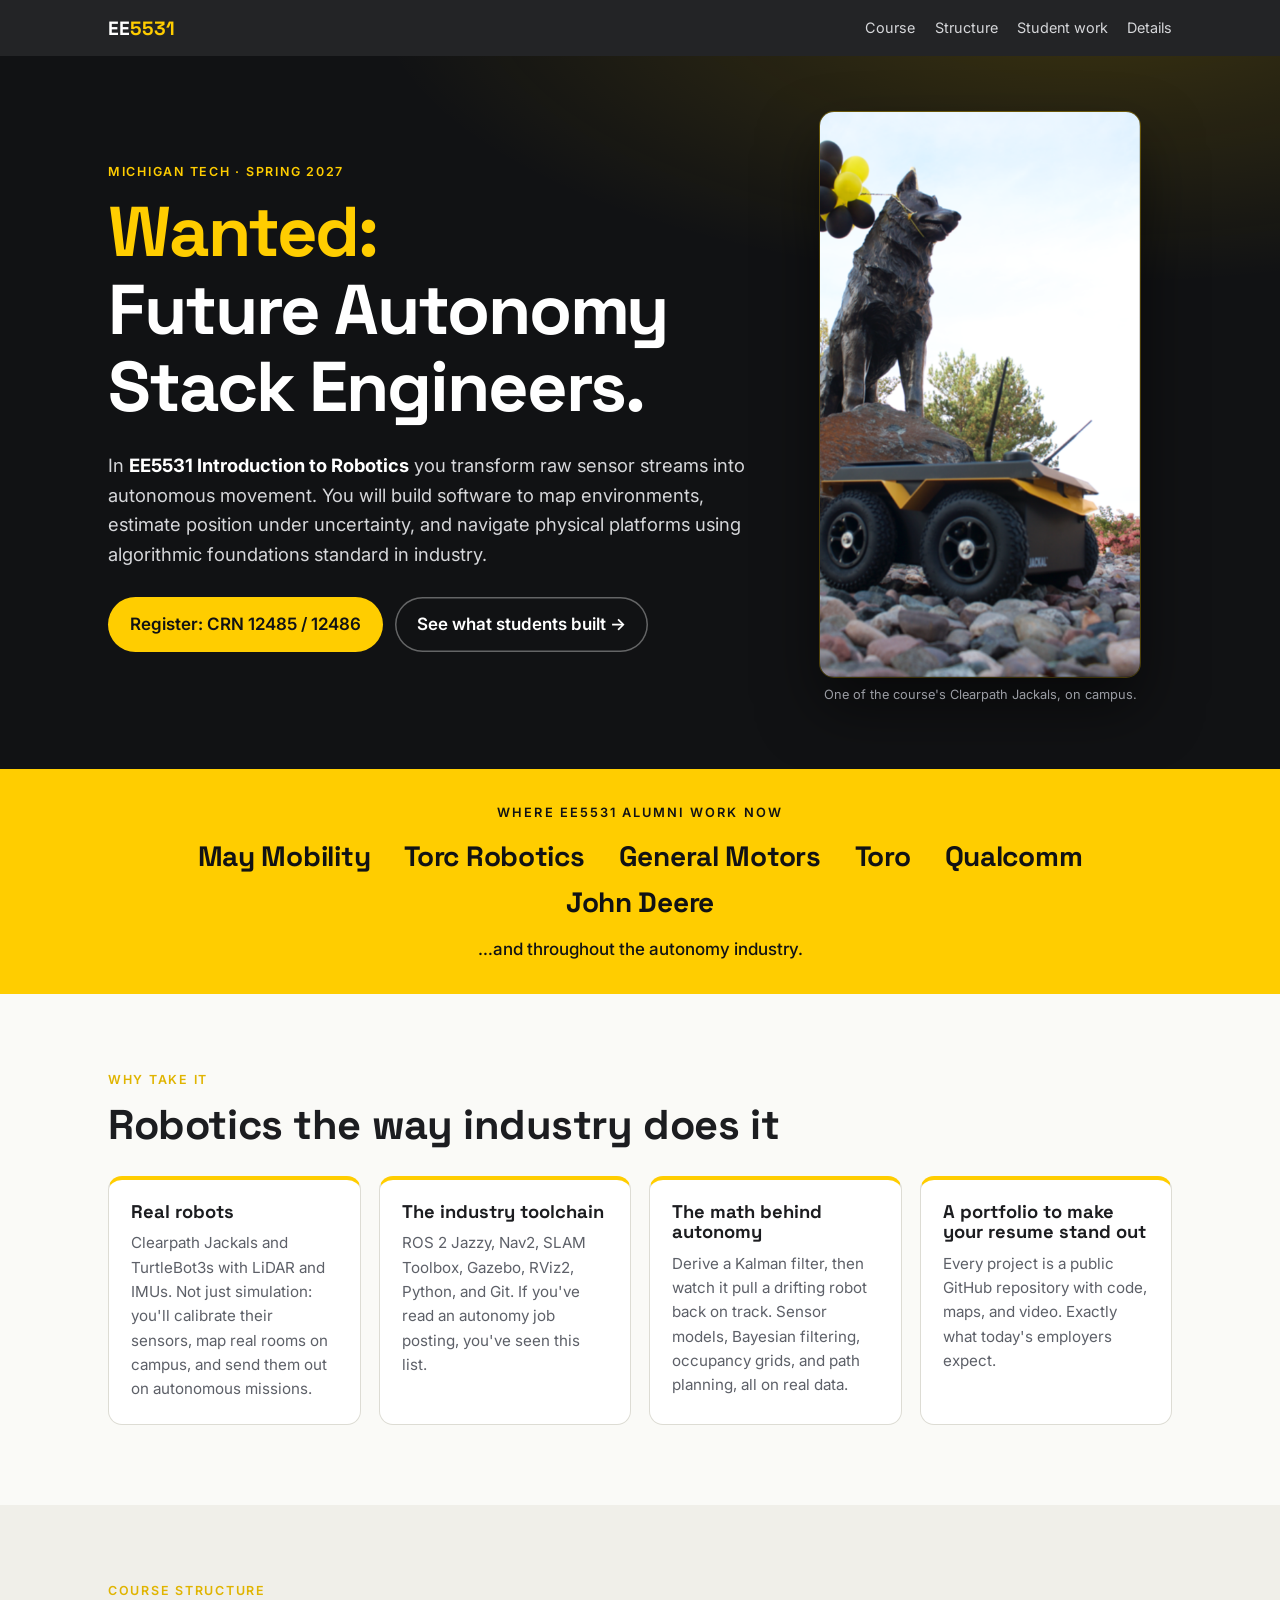
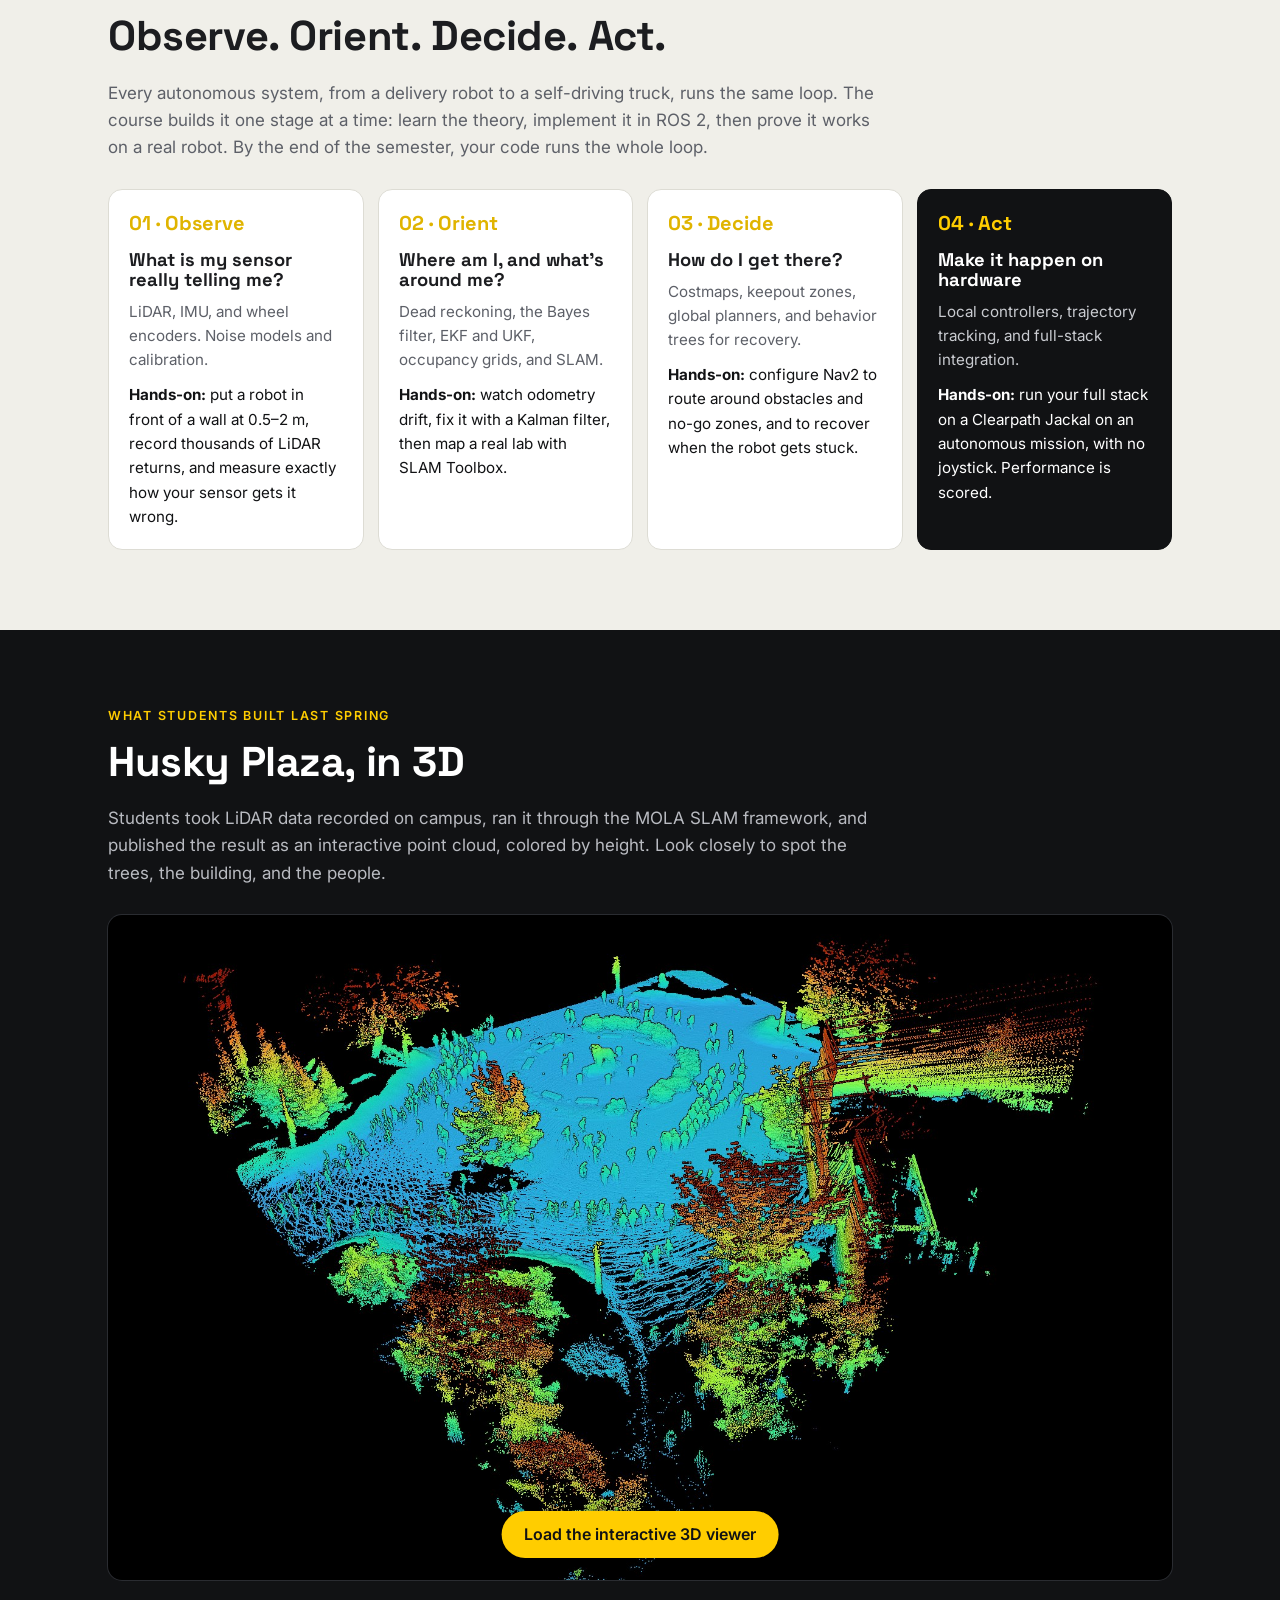
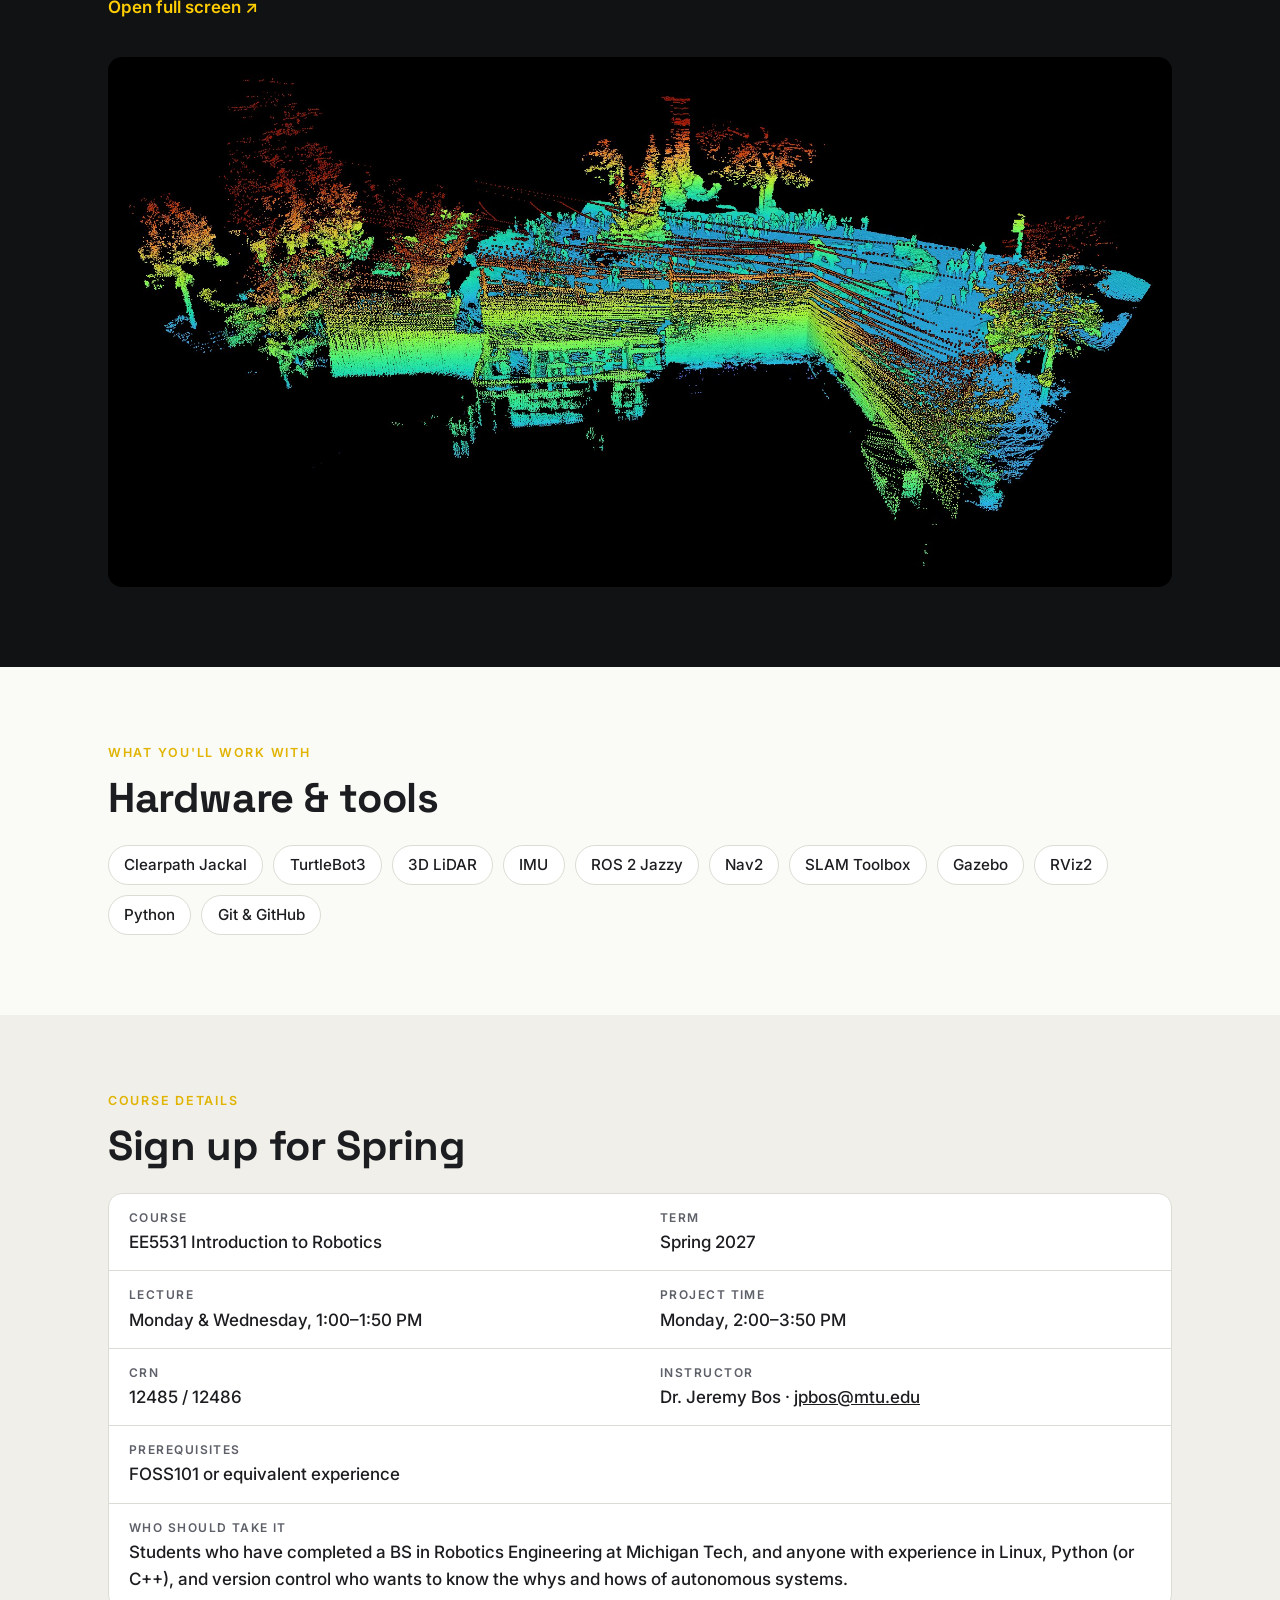
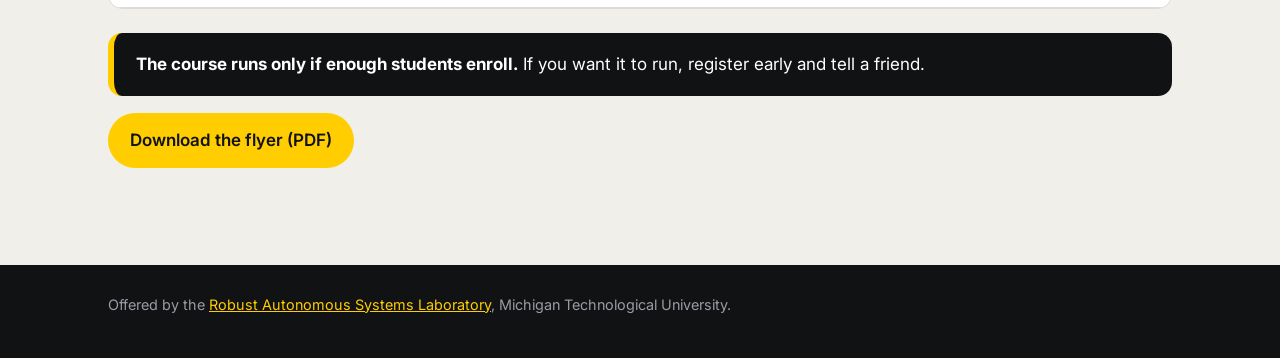
==== commit 59fd96f8: "Remove "See the code" link from student-work viewer Co-Authored-By: Claude Opus 5.5 <noreply@anthrop" ====
--- a/index.html
+++ b/index.html
@@ -162,7 +162,6 @@
       </div>
       <p class="viewer-links">
         <a href="https://robust-autonomous-systems-laboratory.github.io/RASL-MOLA-Husky-Plaza/" target="_blank" rel="noopener">Open full screen ↗</a>
-        <a href="https://github.com/Robust-Autonomous-Systems-Laboratory/RASL-MOLA-Husky-Plaza" target="_blank" rel="noopener">See the code ↗</a>
       </p>
       <figure class="wide-shot">
         <img src="assets/husky_plaza_facade.jpg" alt="Point cloud of a campus building facade and trees, built from LiDAR scans" loading="lazy">
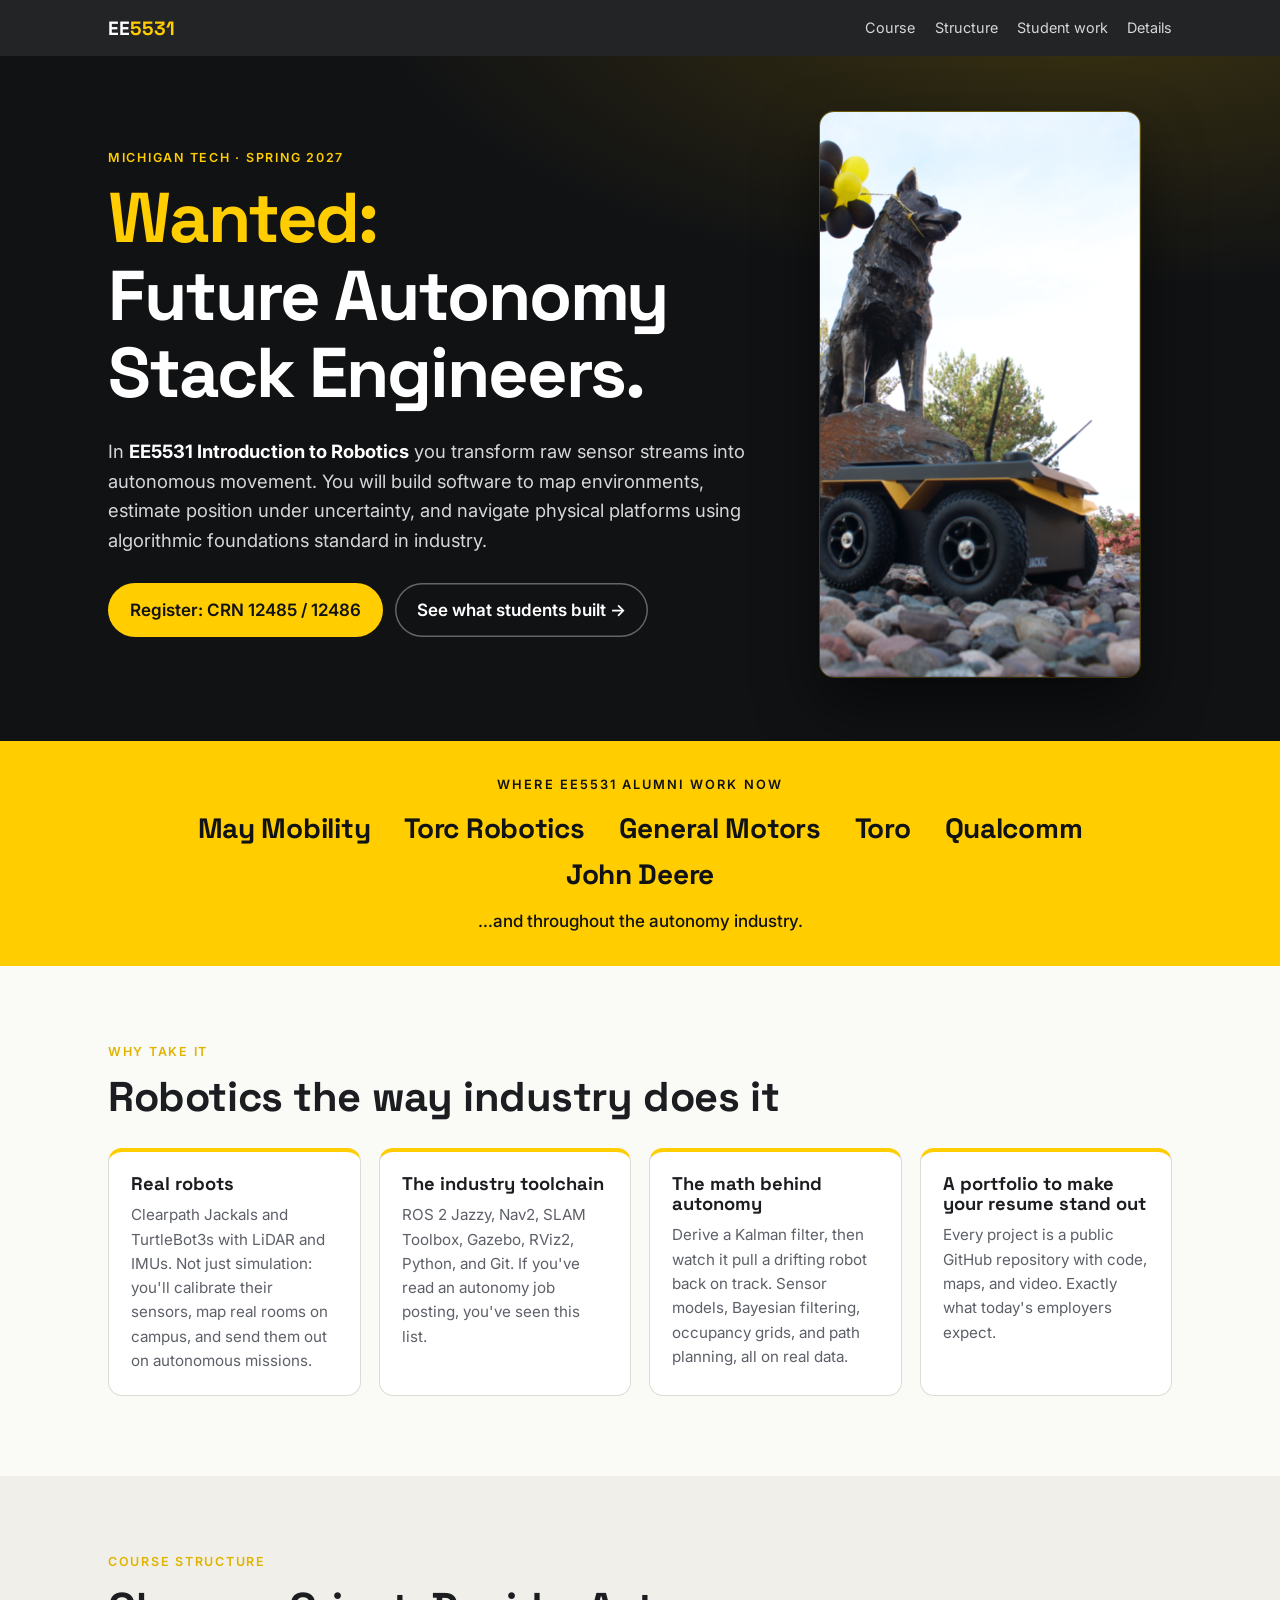
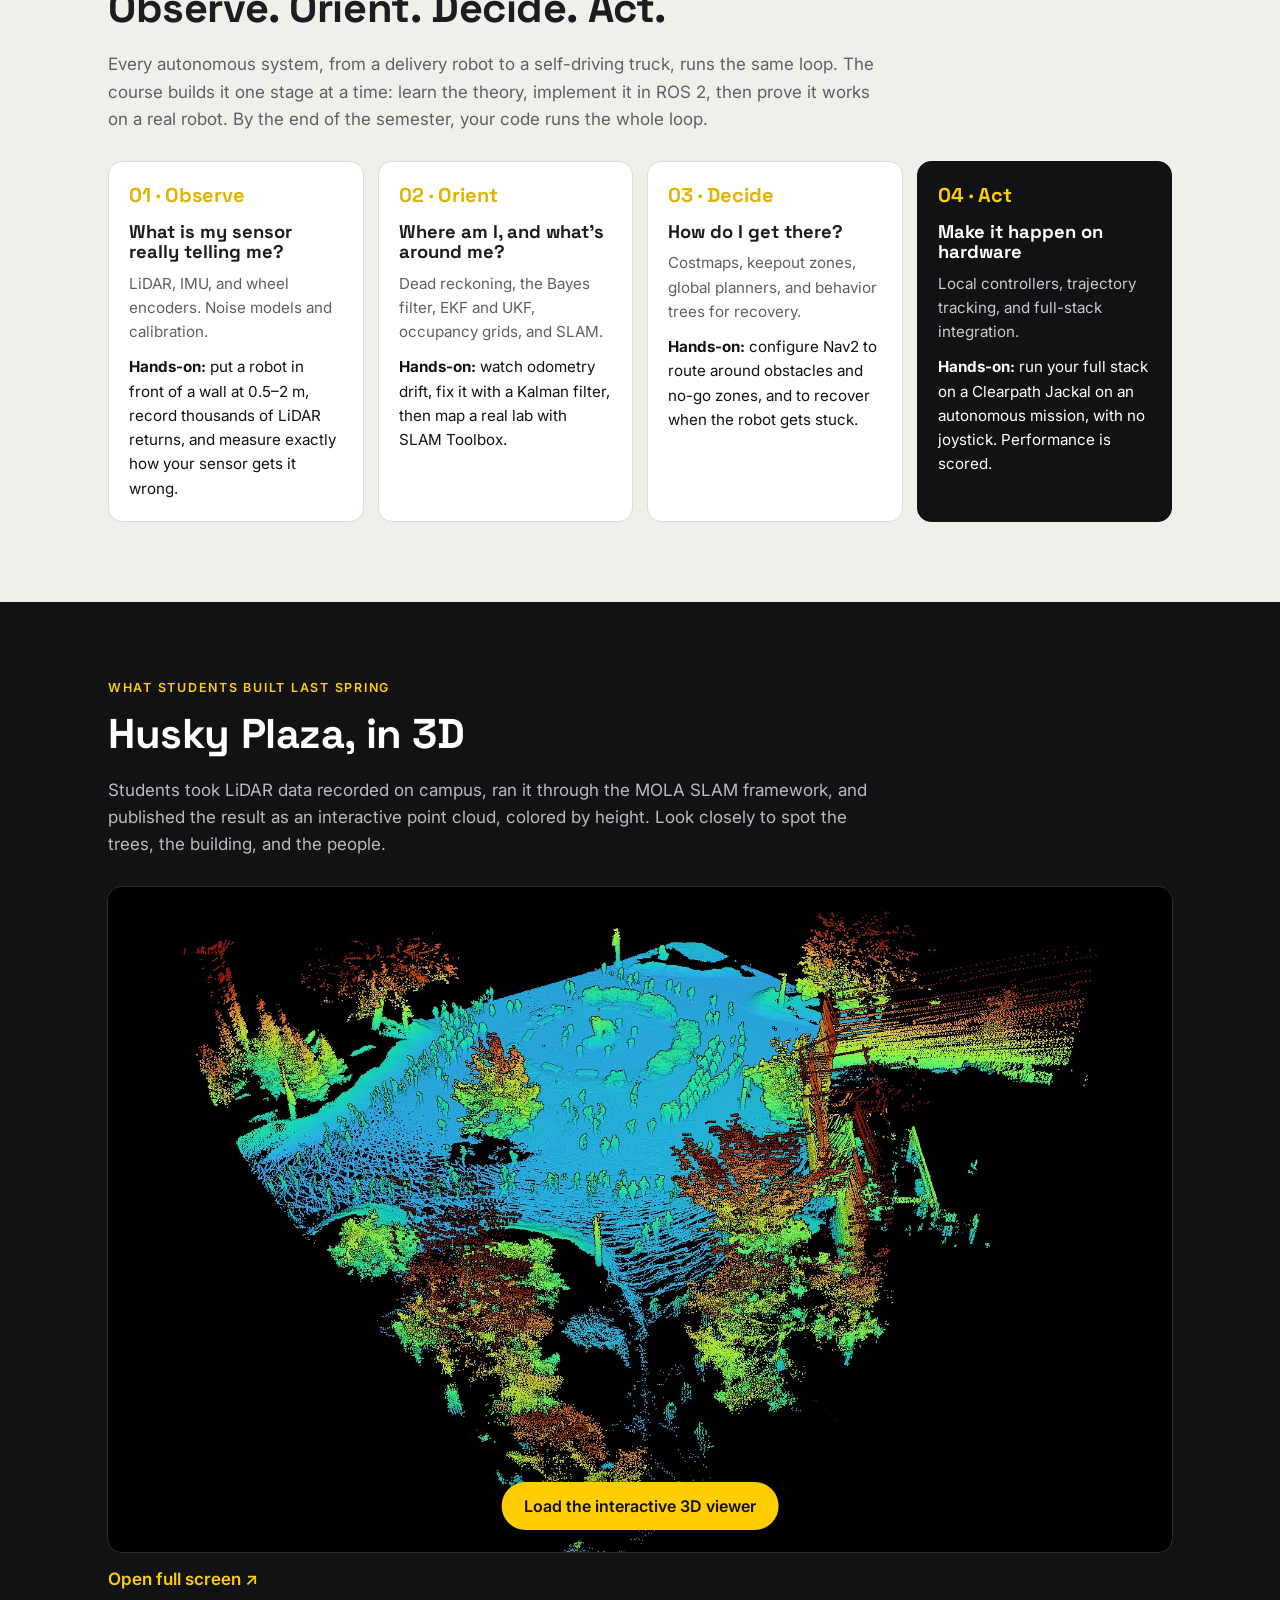
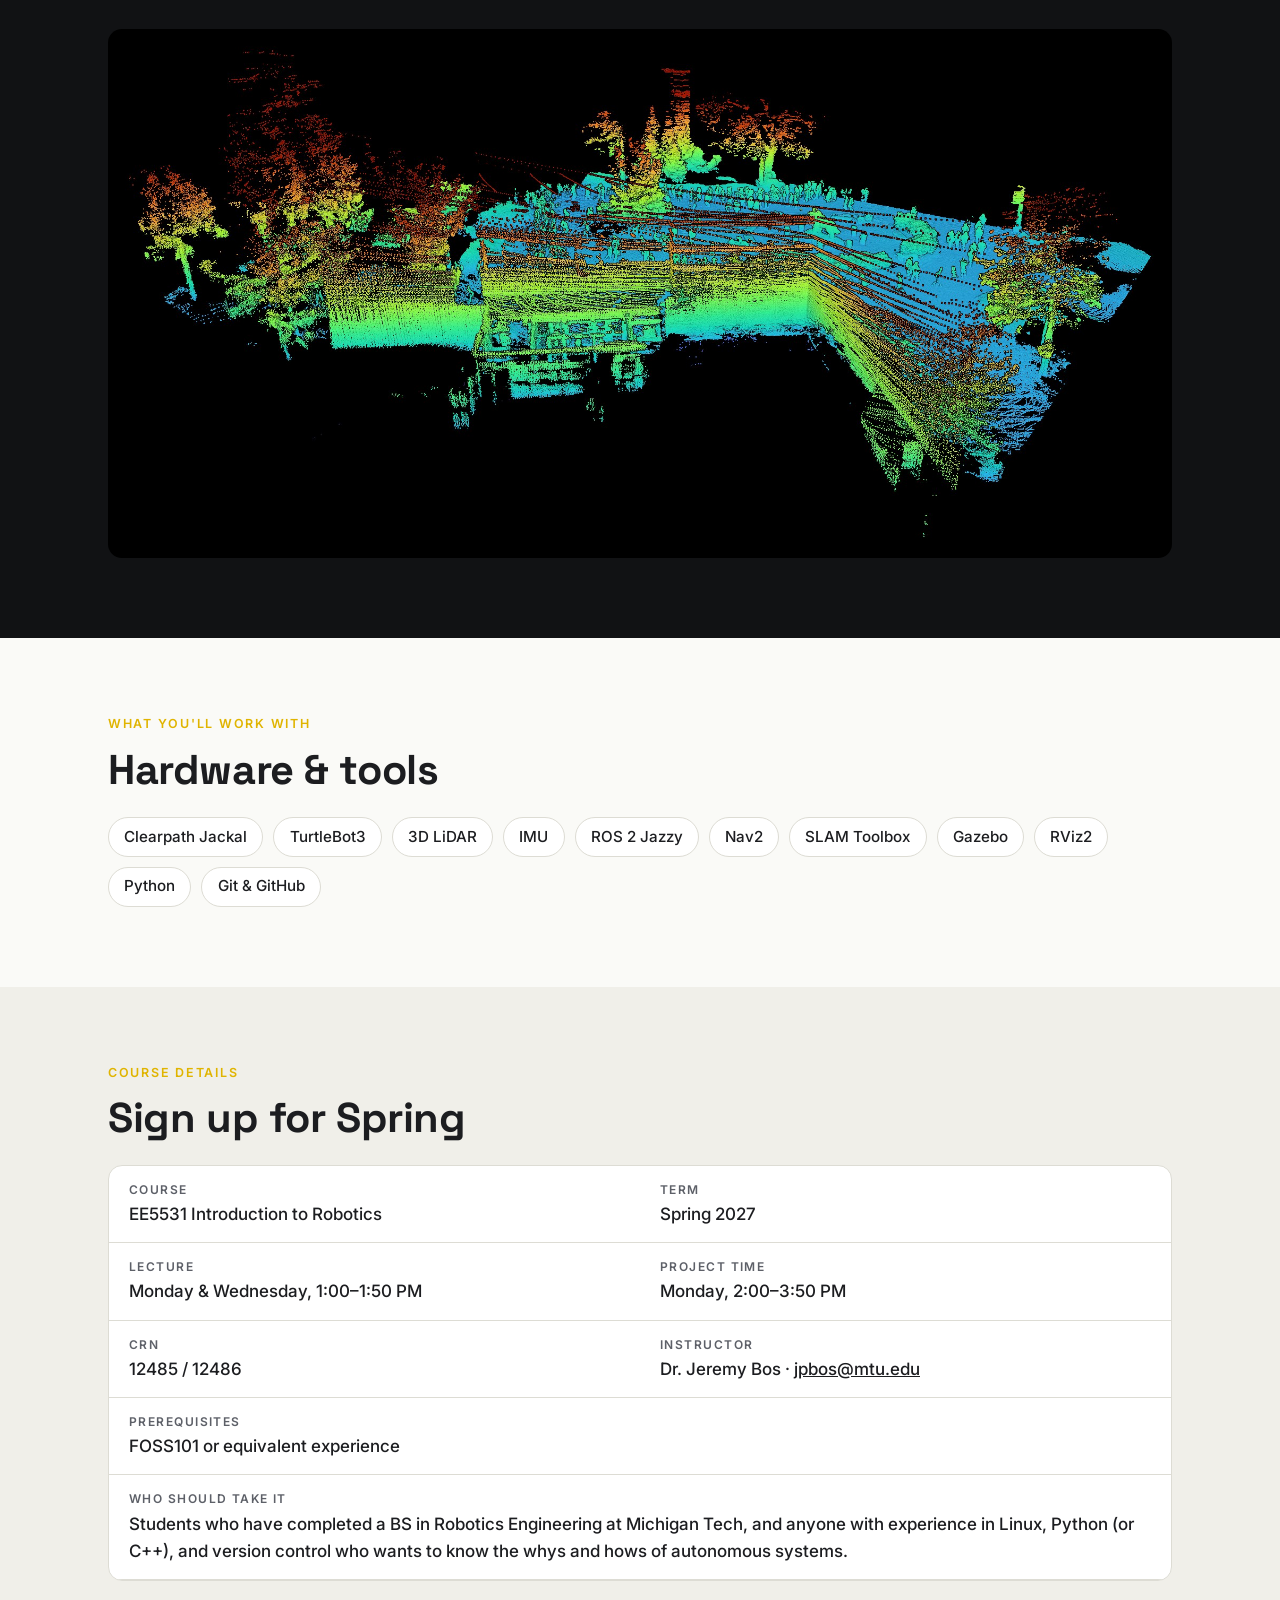
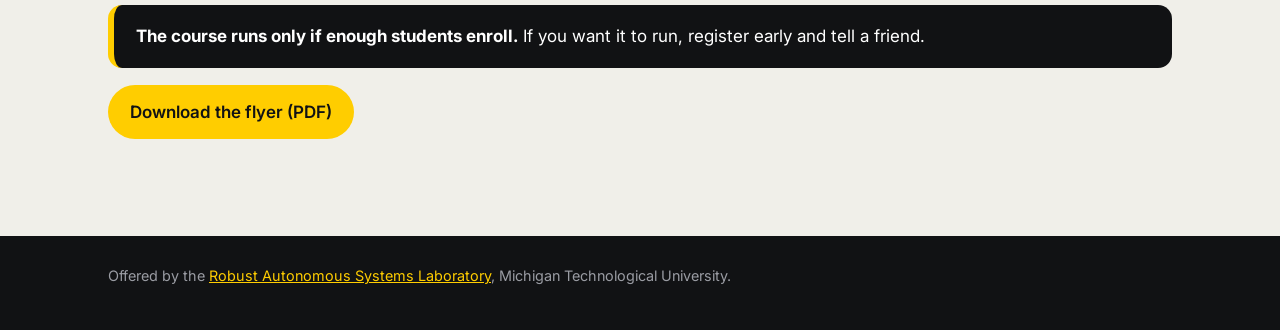
==== commit 1e78b820: "Remove hero photo caption Co-Authored-By: Claude Opus 5.5 <noreply@anthropic.com> Claude-Session: ht" ====
--- a/index.html
+++ b/index.html
@@ -49,7 +49,6 @@
       </div>
       <figure class="hero-photo">
         <img src="assets/jackal.png" alt="A Clearpath Jackal robot in front of the Husky statue on the Michigan Tech campus" width="463" height="818">
-        <figcaption>One of the course's Clearpath Jackals, on campus.</figcaption>
       </figure>
     </div>
   </section>
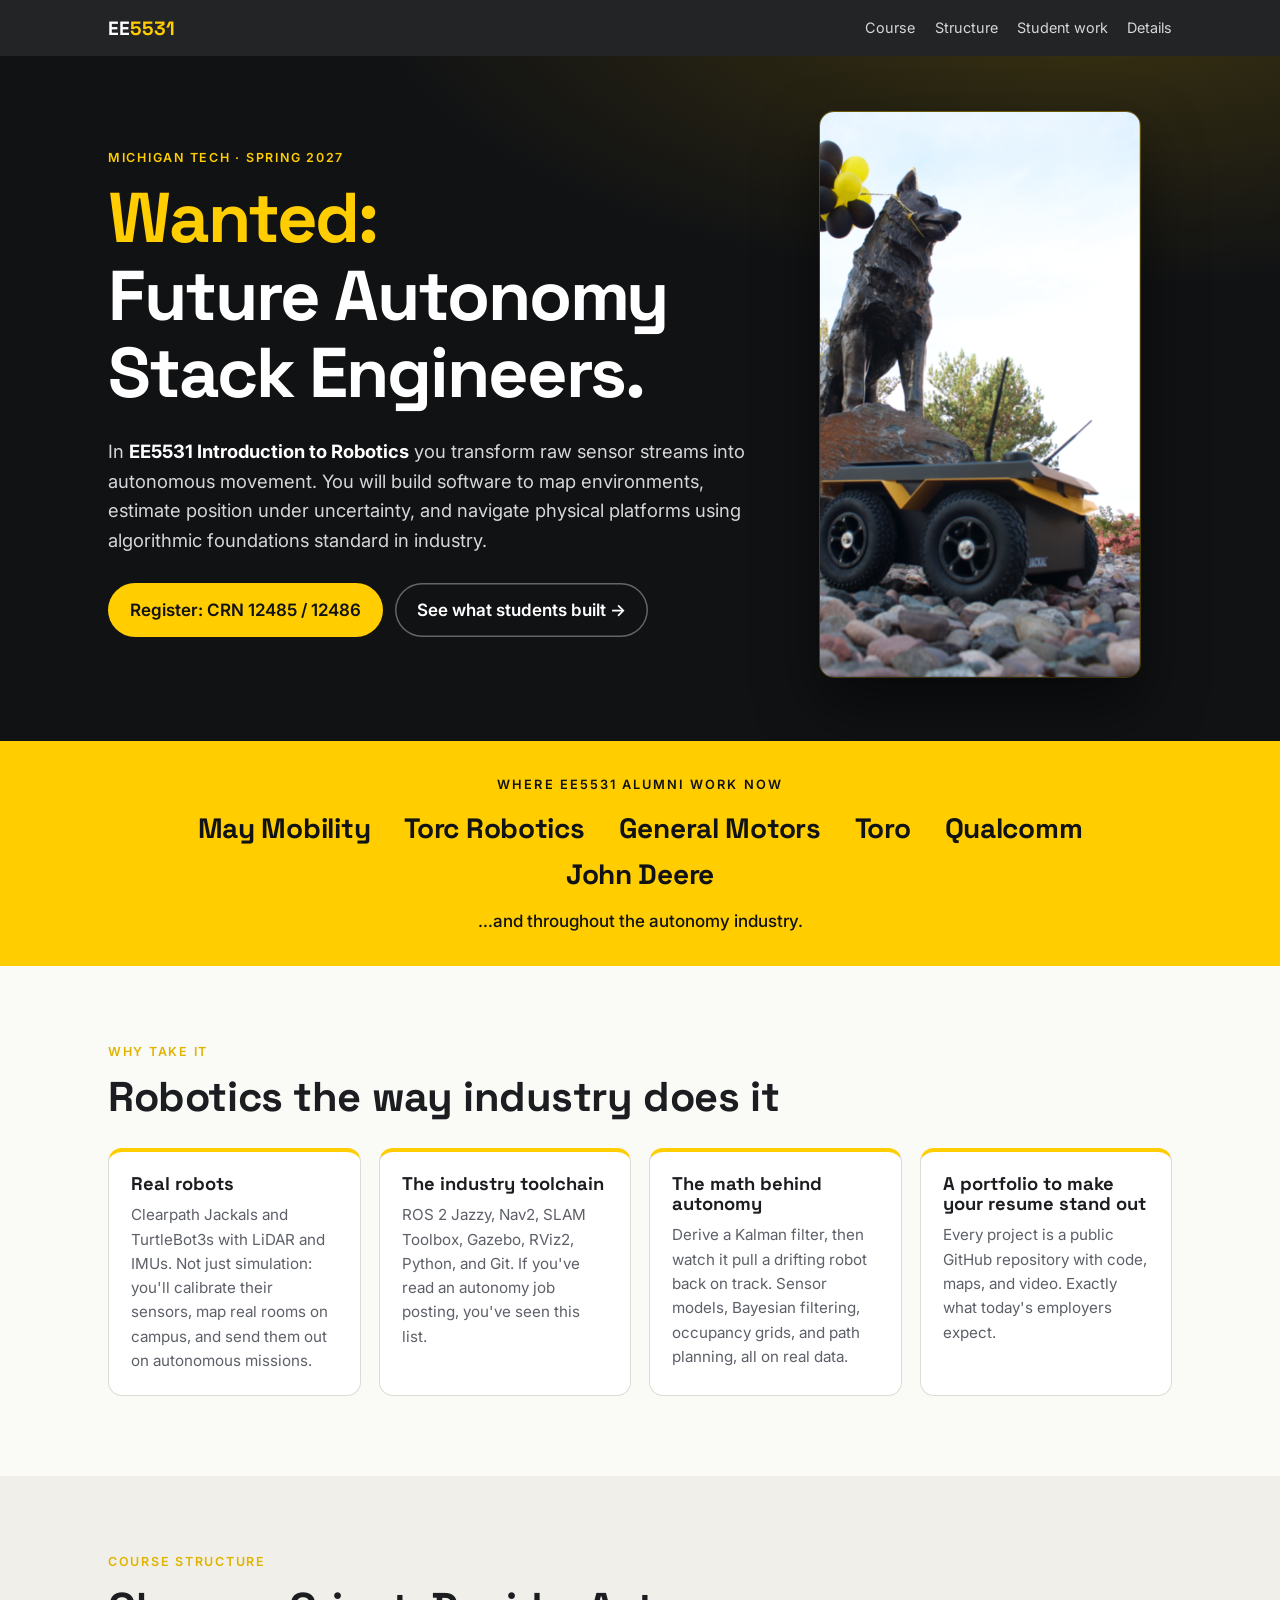
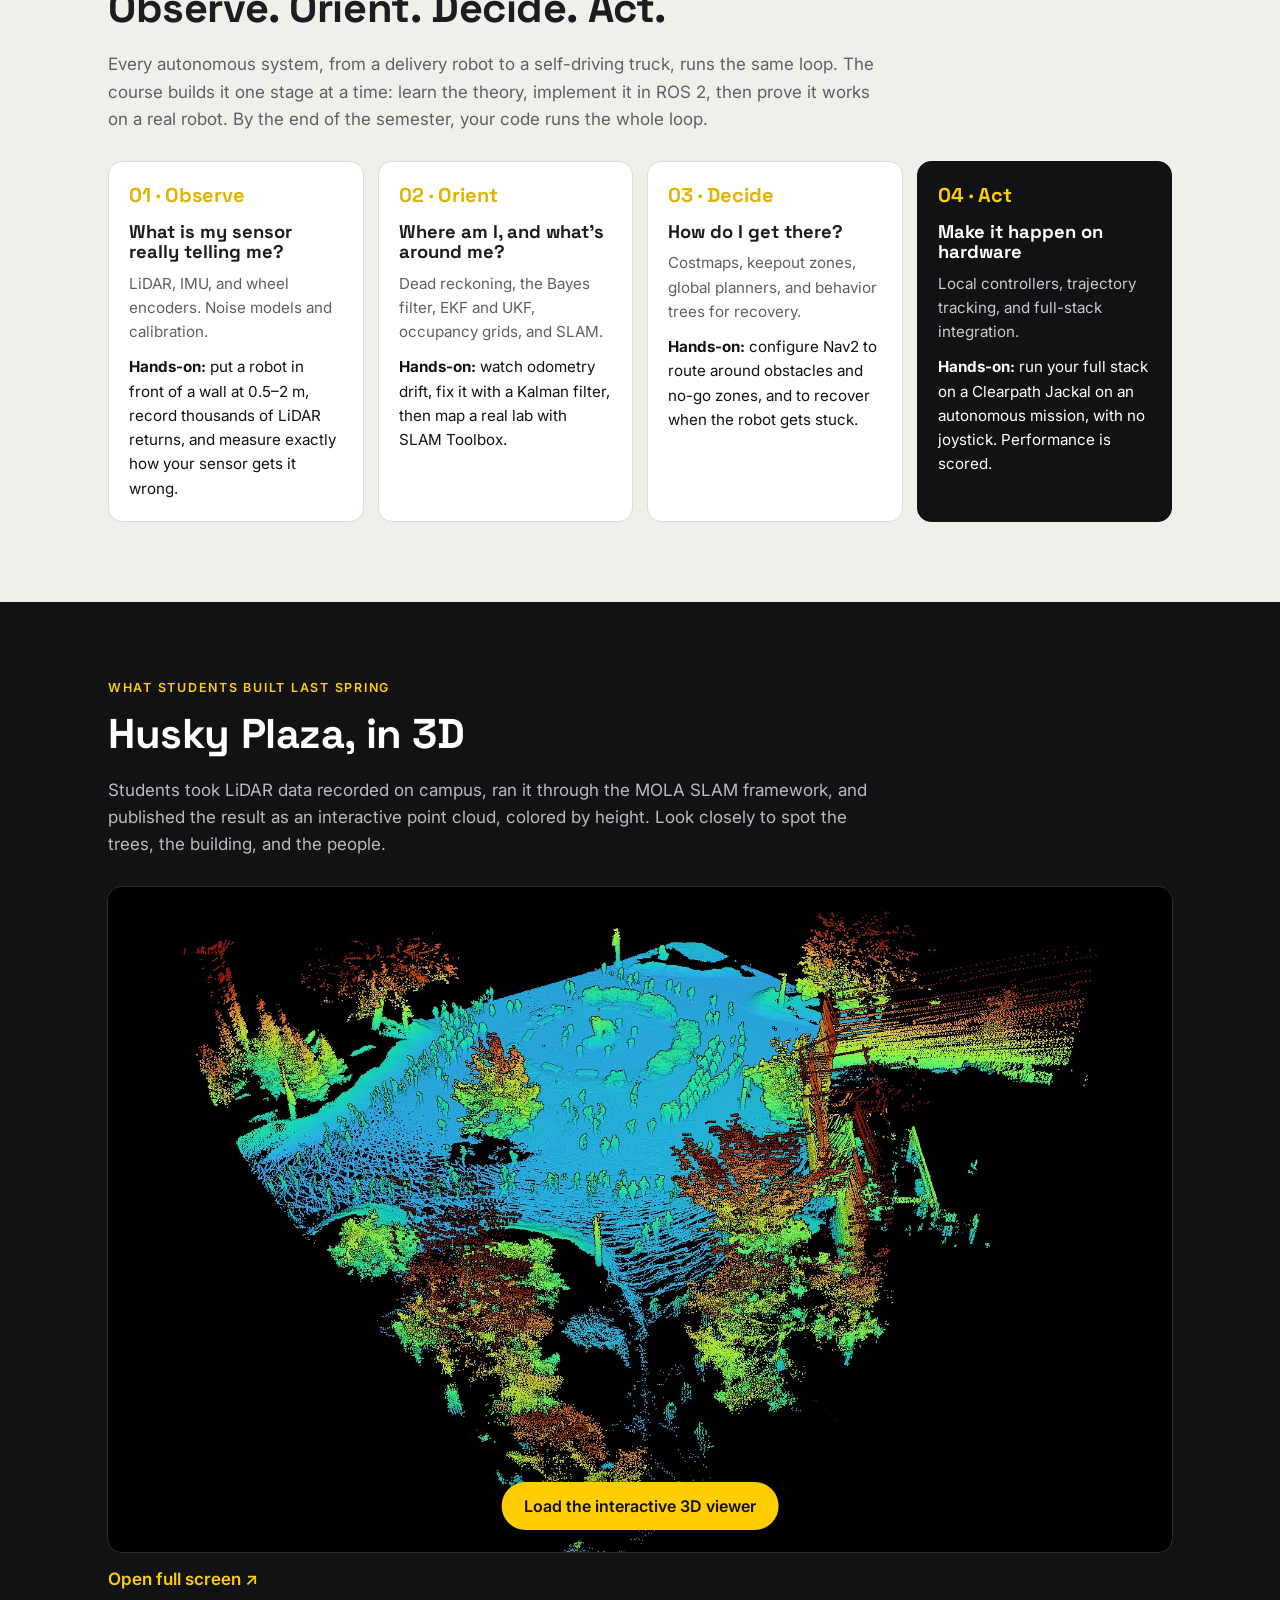
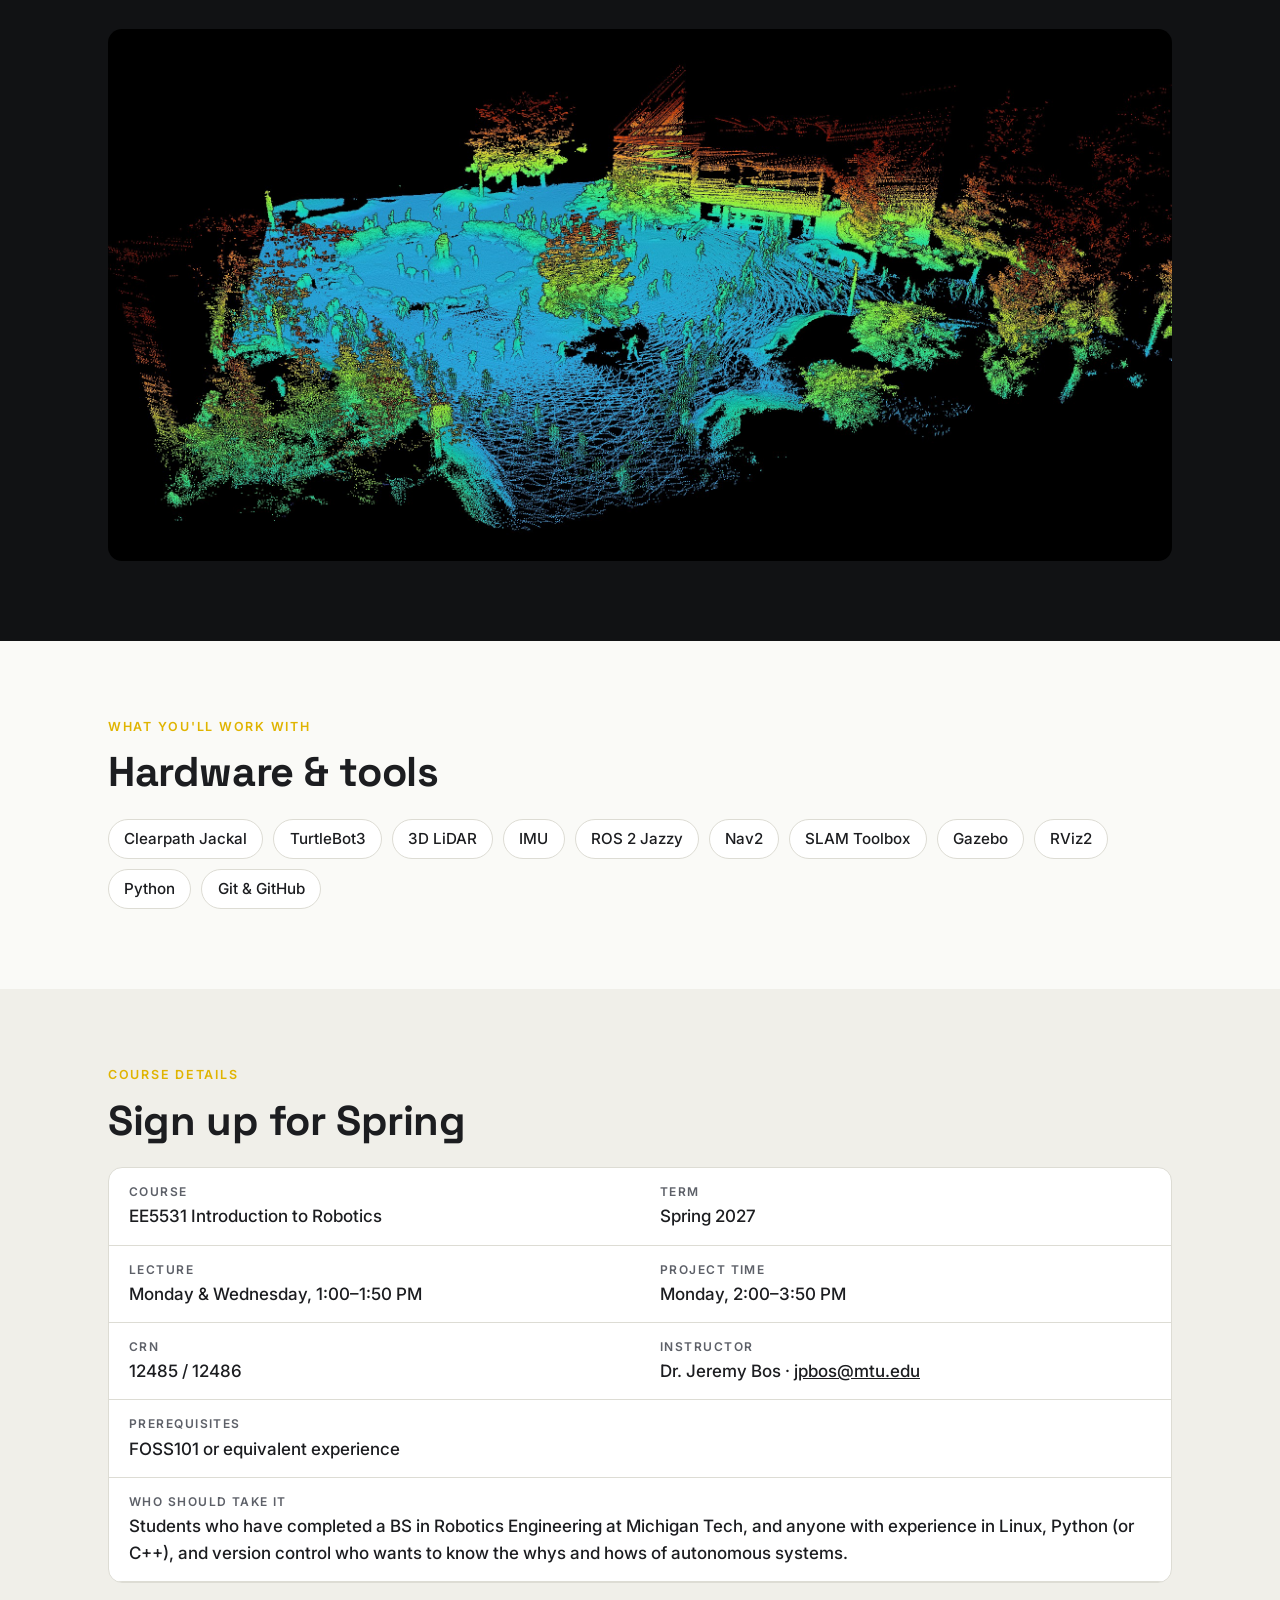
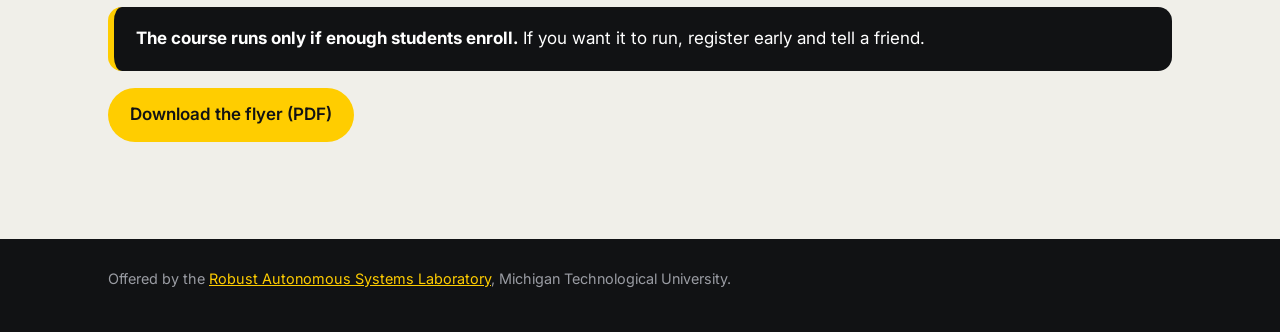
==== commit 0421b819: "Re-render wide point-cloud shot from the plaza side The old view looked through the back of the buil" ====
--- a/index.html
+++ b/index.html
@@ -163,7 +163,7 @@
         <a href="https://robust-autonomous-systems-laboratory.github.io/RASL-MOLA-Husky-Plaza/" target="_blank" rel="noopener">Open full screen ↗</a>
       </p>
       <figure class="wide-shot">
-        <img src="assets/husky_plaza_facade.jpg" alt="Point cloud of a campus building facade and trees, built from LiDAR scans" loading="lazy">
+        <img src="assets/husky_plaza_facade.jpg" alt="Point cloud looking across Husky Plaza, past the statue and people, toward the building facade" loading="lazy">
       </figure>
     </div>
   </section>
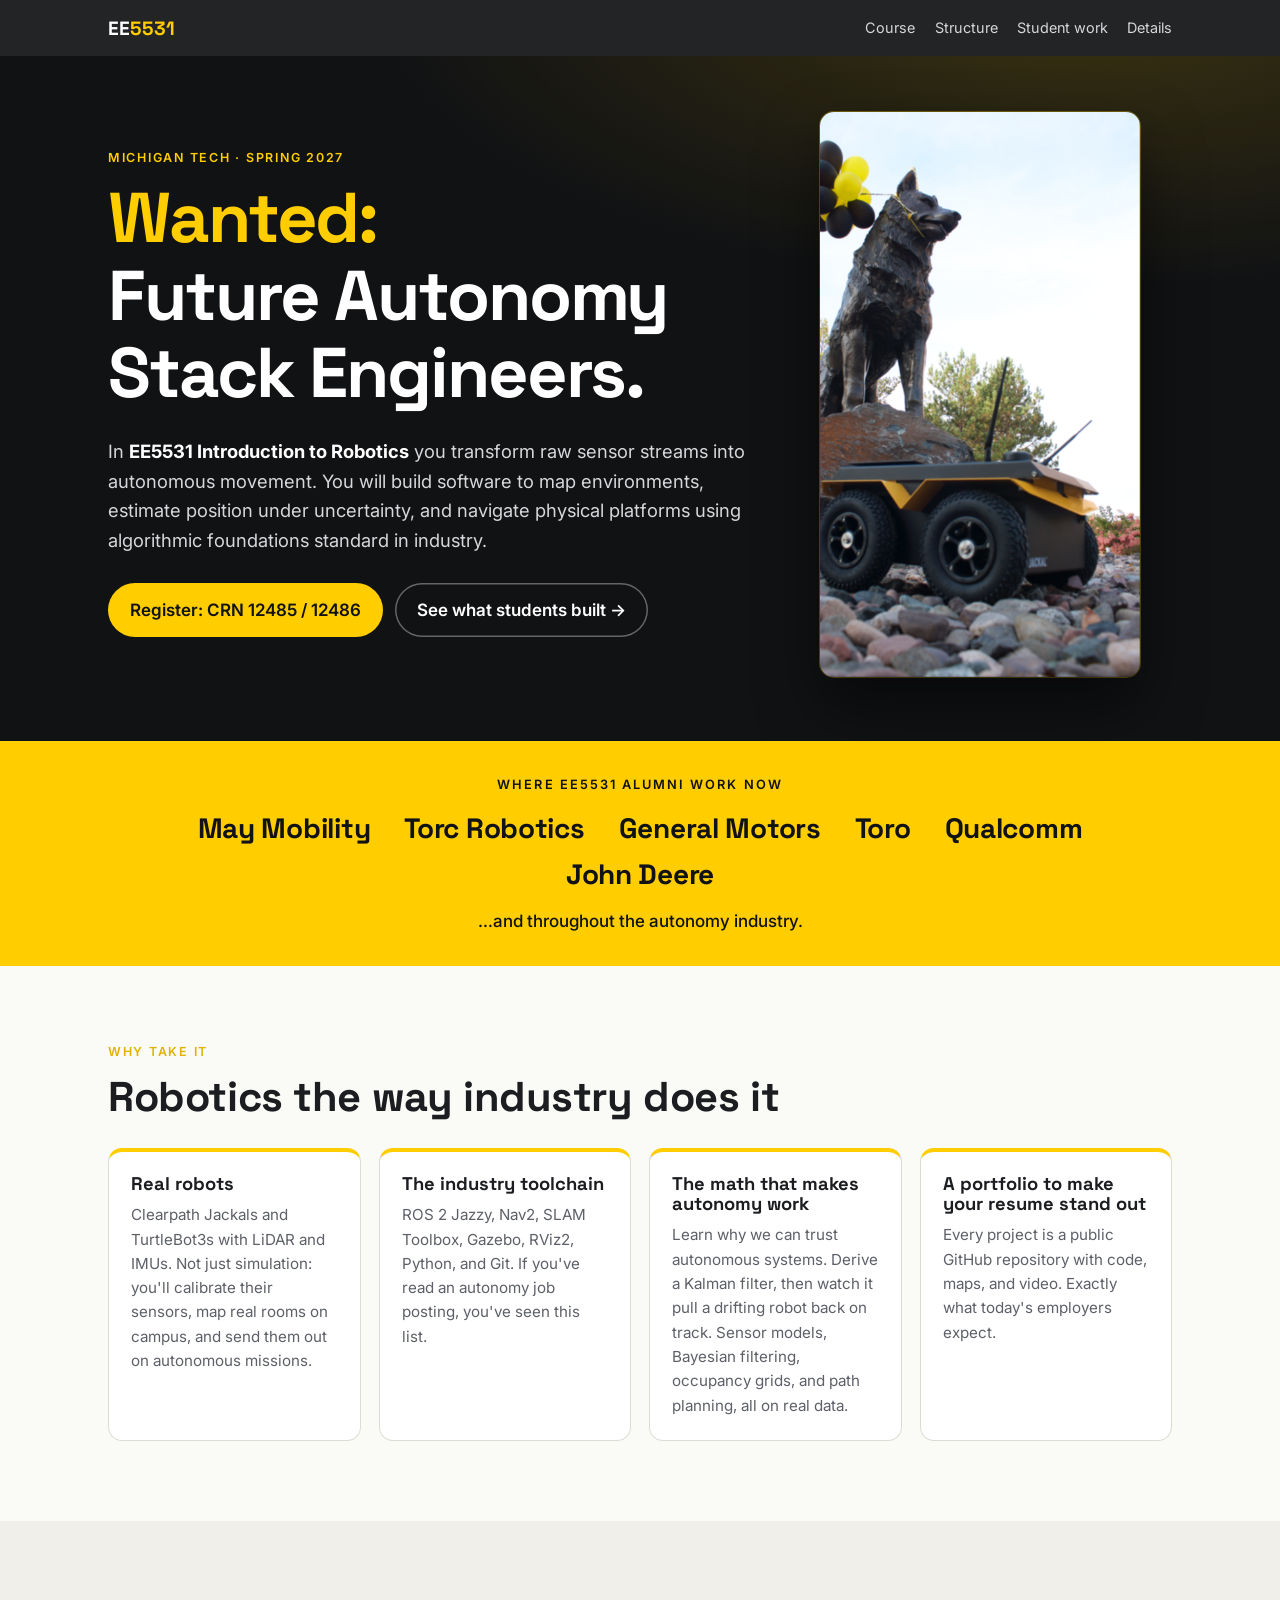
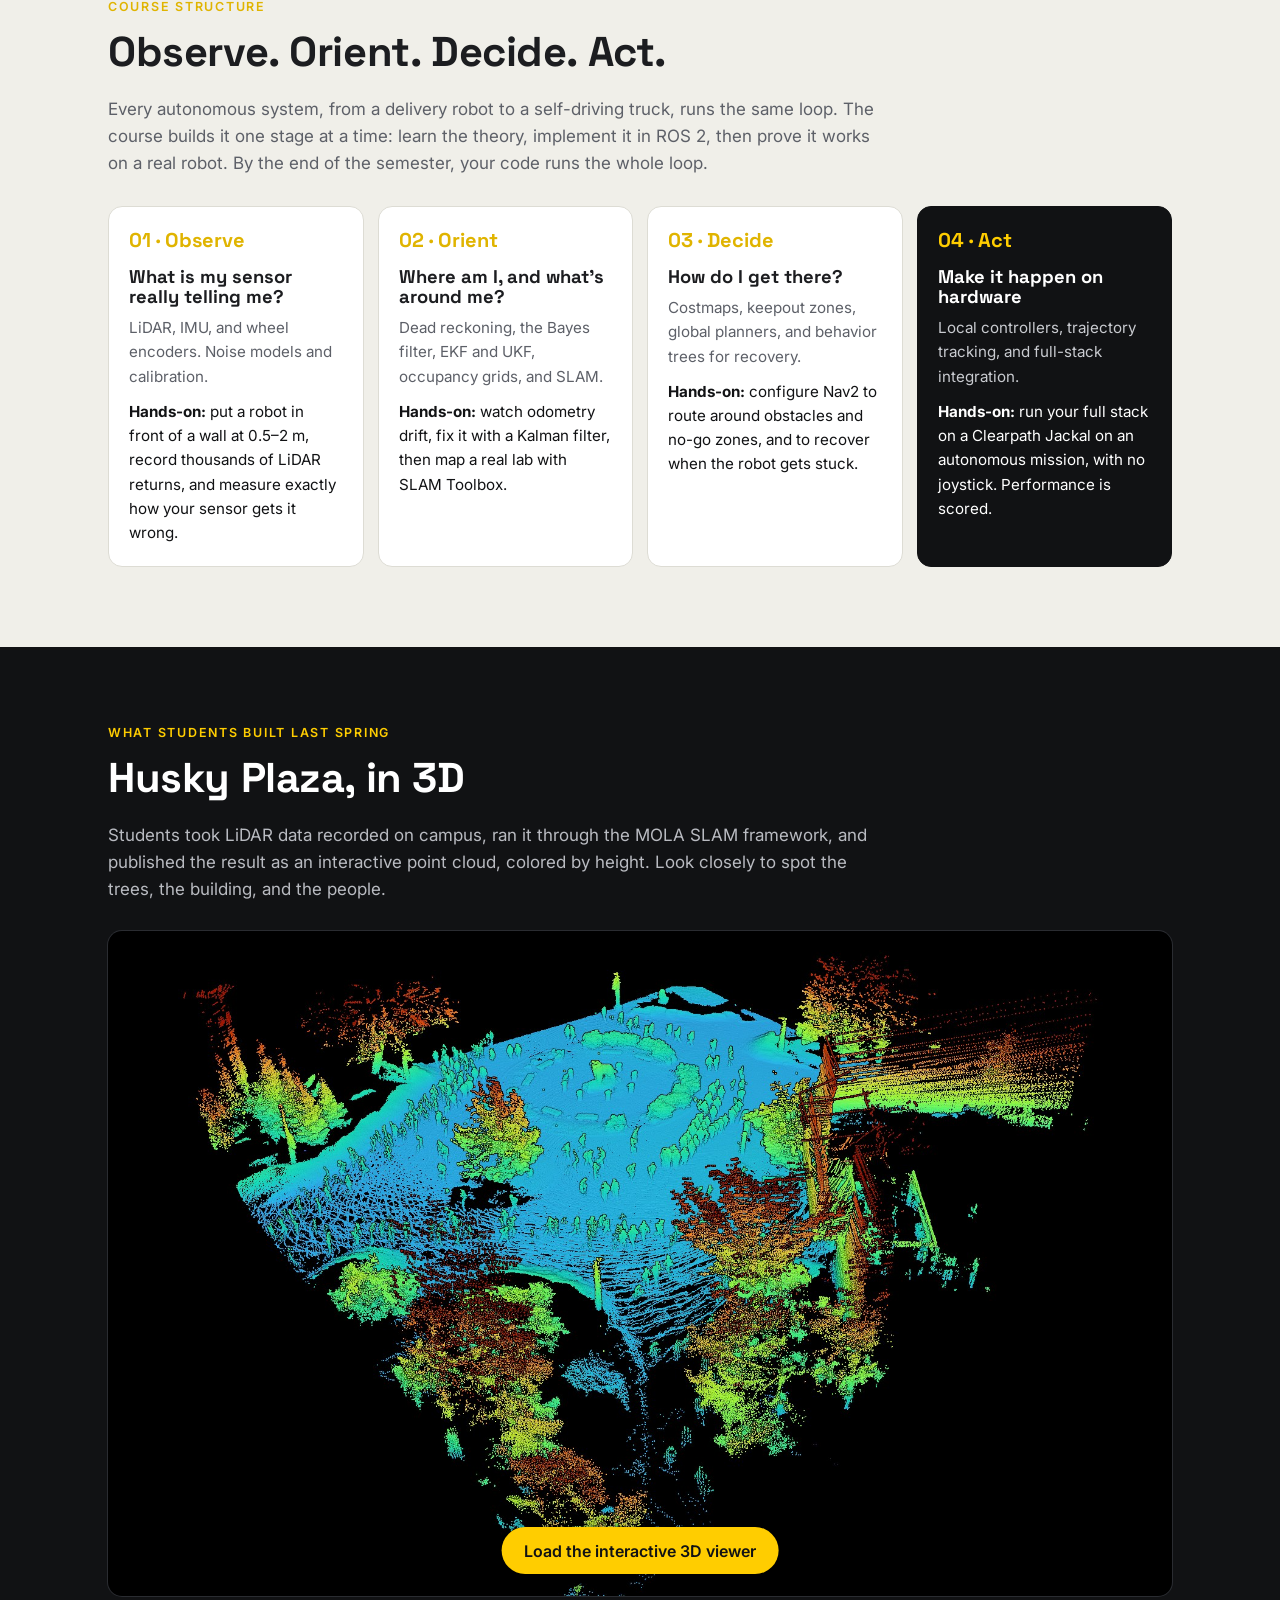
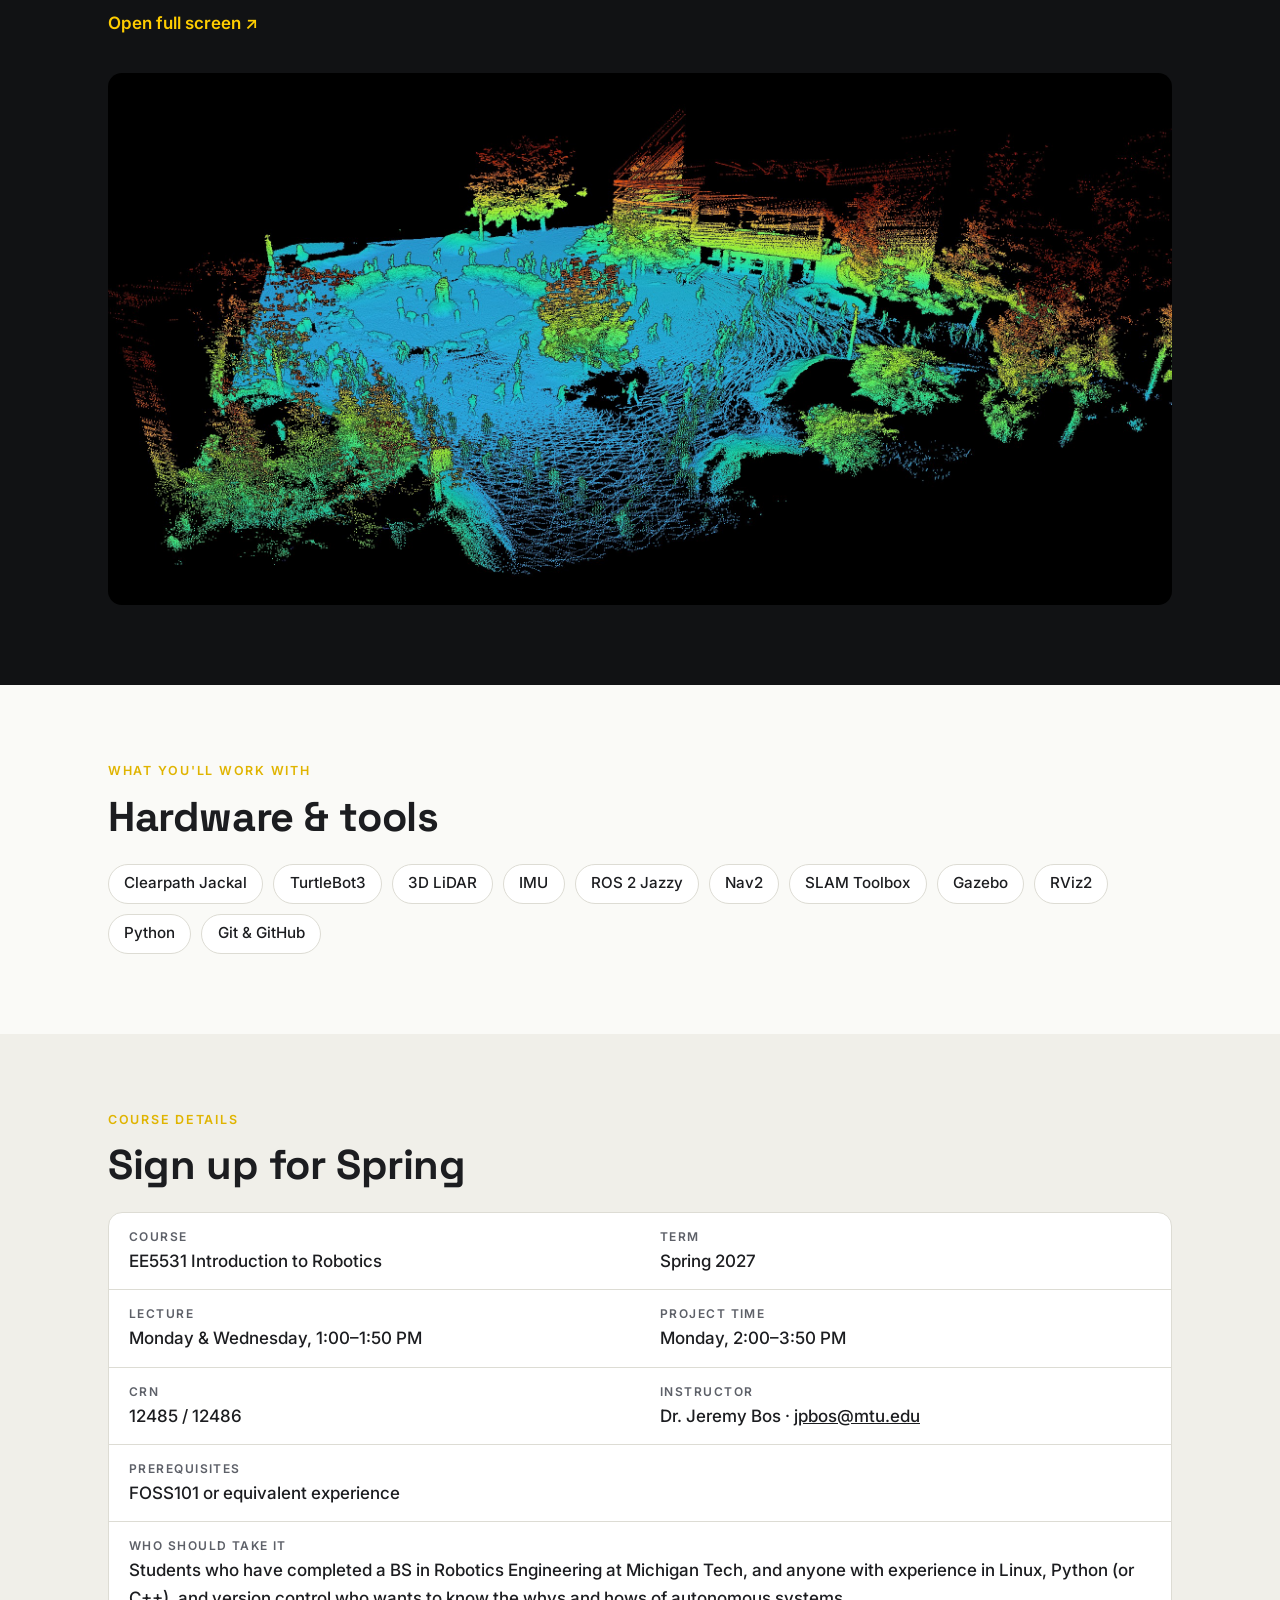
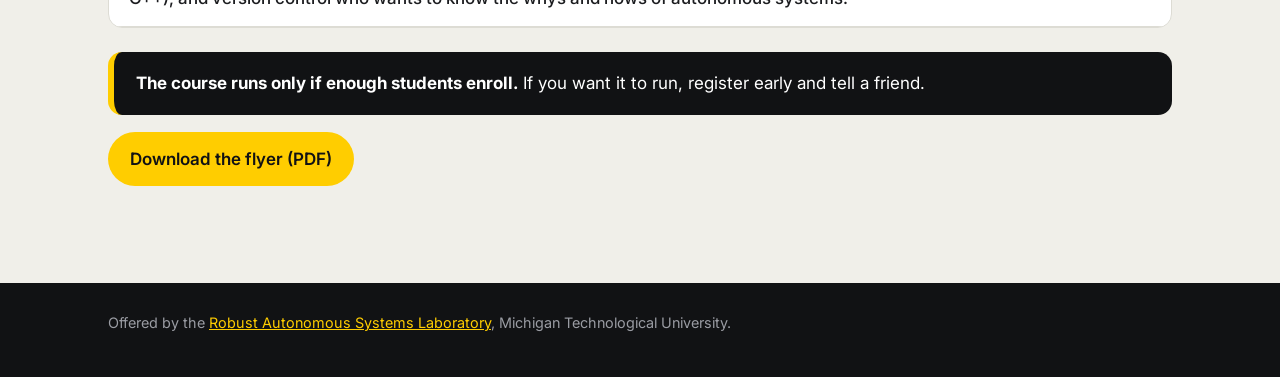
==== commit 067a9c29: "Reframe math card: "The math that makes autonomy work" Co-Authored-By: Claude Opus 5.5 <noreply@anth" ====
--- a/index.html
+++ b/index.html
@@ -84,8 +84,8 @@
           <p>ROS 2 Jazzy, Nav2, SLAM Toolbox, Gazebo, RViz2, Python, and Git. If you've read an autonomy job posting, you've seen this list.</p>
         </article>
         <article class="card">
-          <h3>The math behind autonomy</h3>
-          <p>Derive a Kalman filter, then watch it pull a drifting robot back on track. Sensor models, Bayesian filtering, occupancy grids, and path planning, all on real data.</p>
+          <h3>The math that makes autonomy work</h3>
+          <p>Learn why we can trust autonomous systems. Derive a Kalman filter, then watch it pull a drifting robot back on track. Sensor models, Bayesian filtering, occupancy grids, and path planning, all on real data.</p>
         </article>
         <article class="card">
           <h3>A portfolio to make your resume stand out</h3>
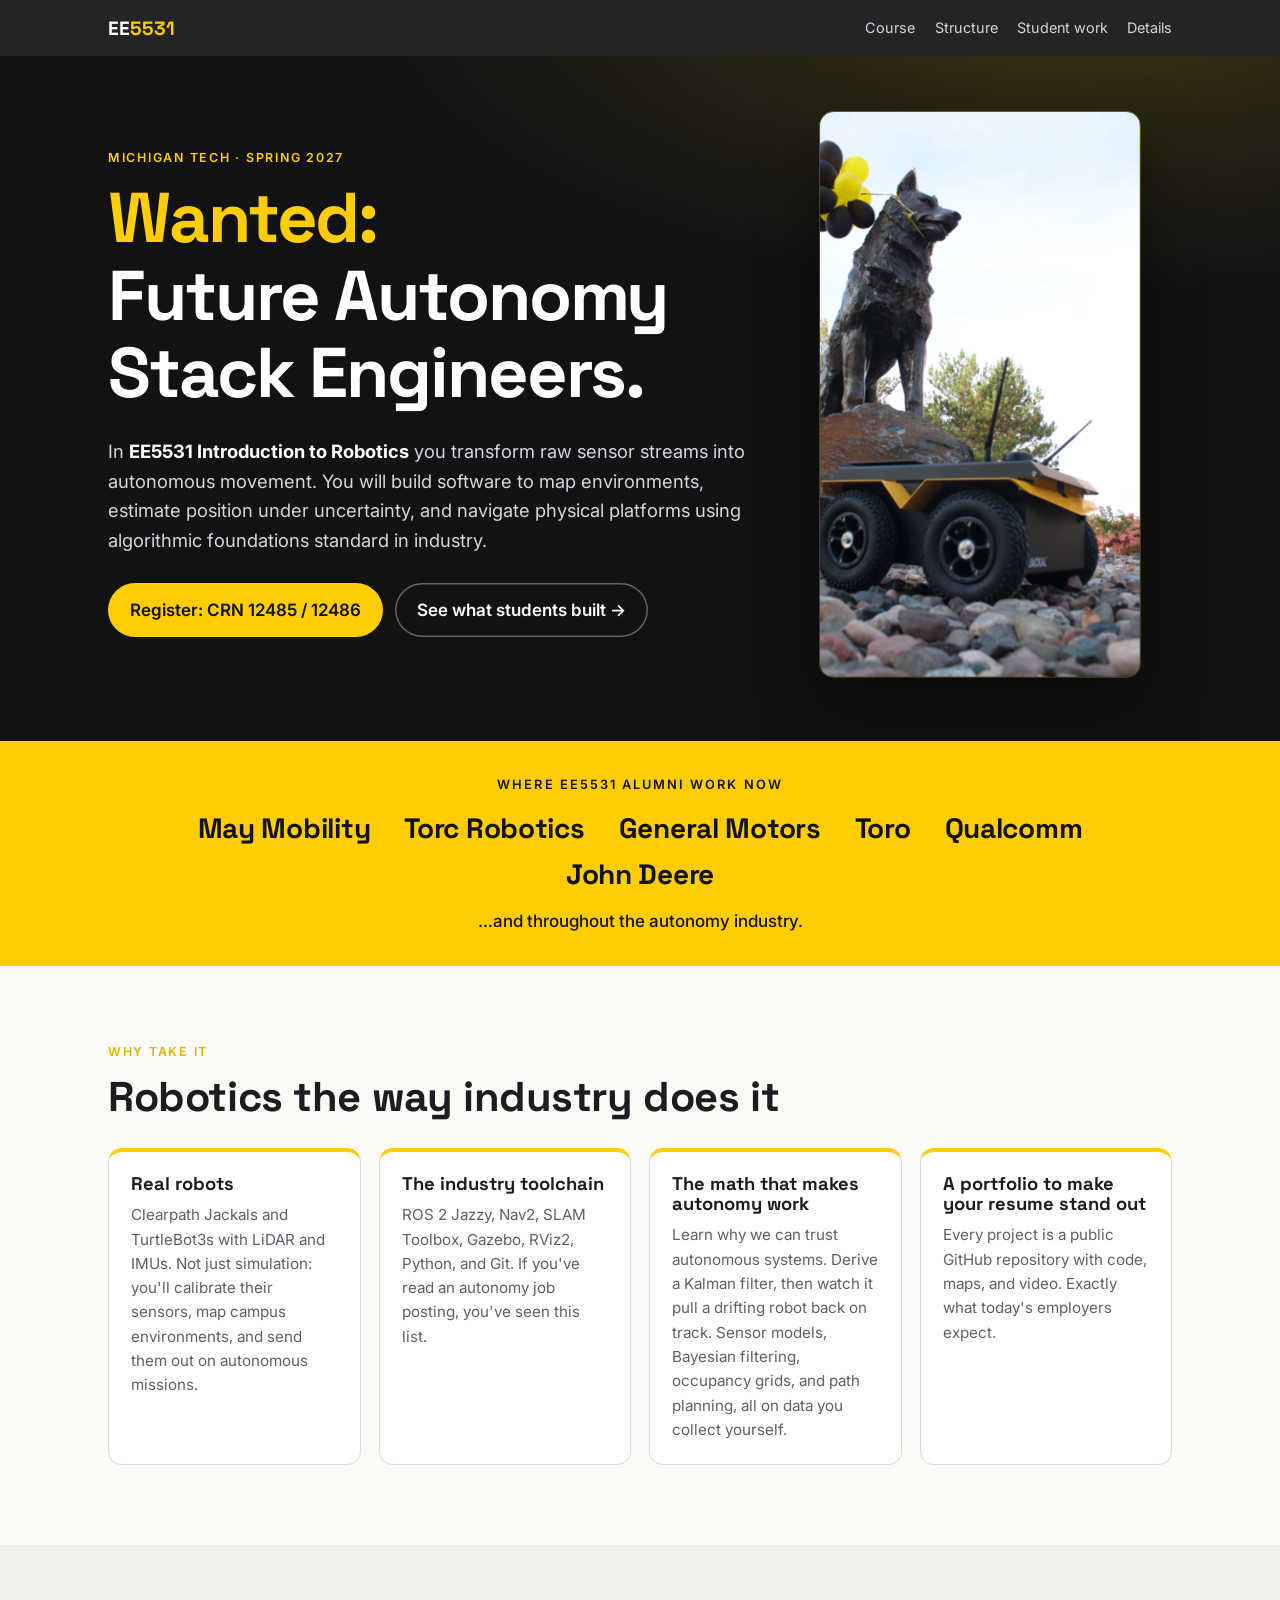
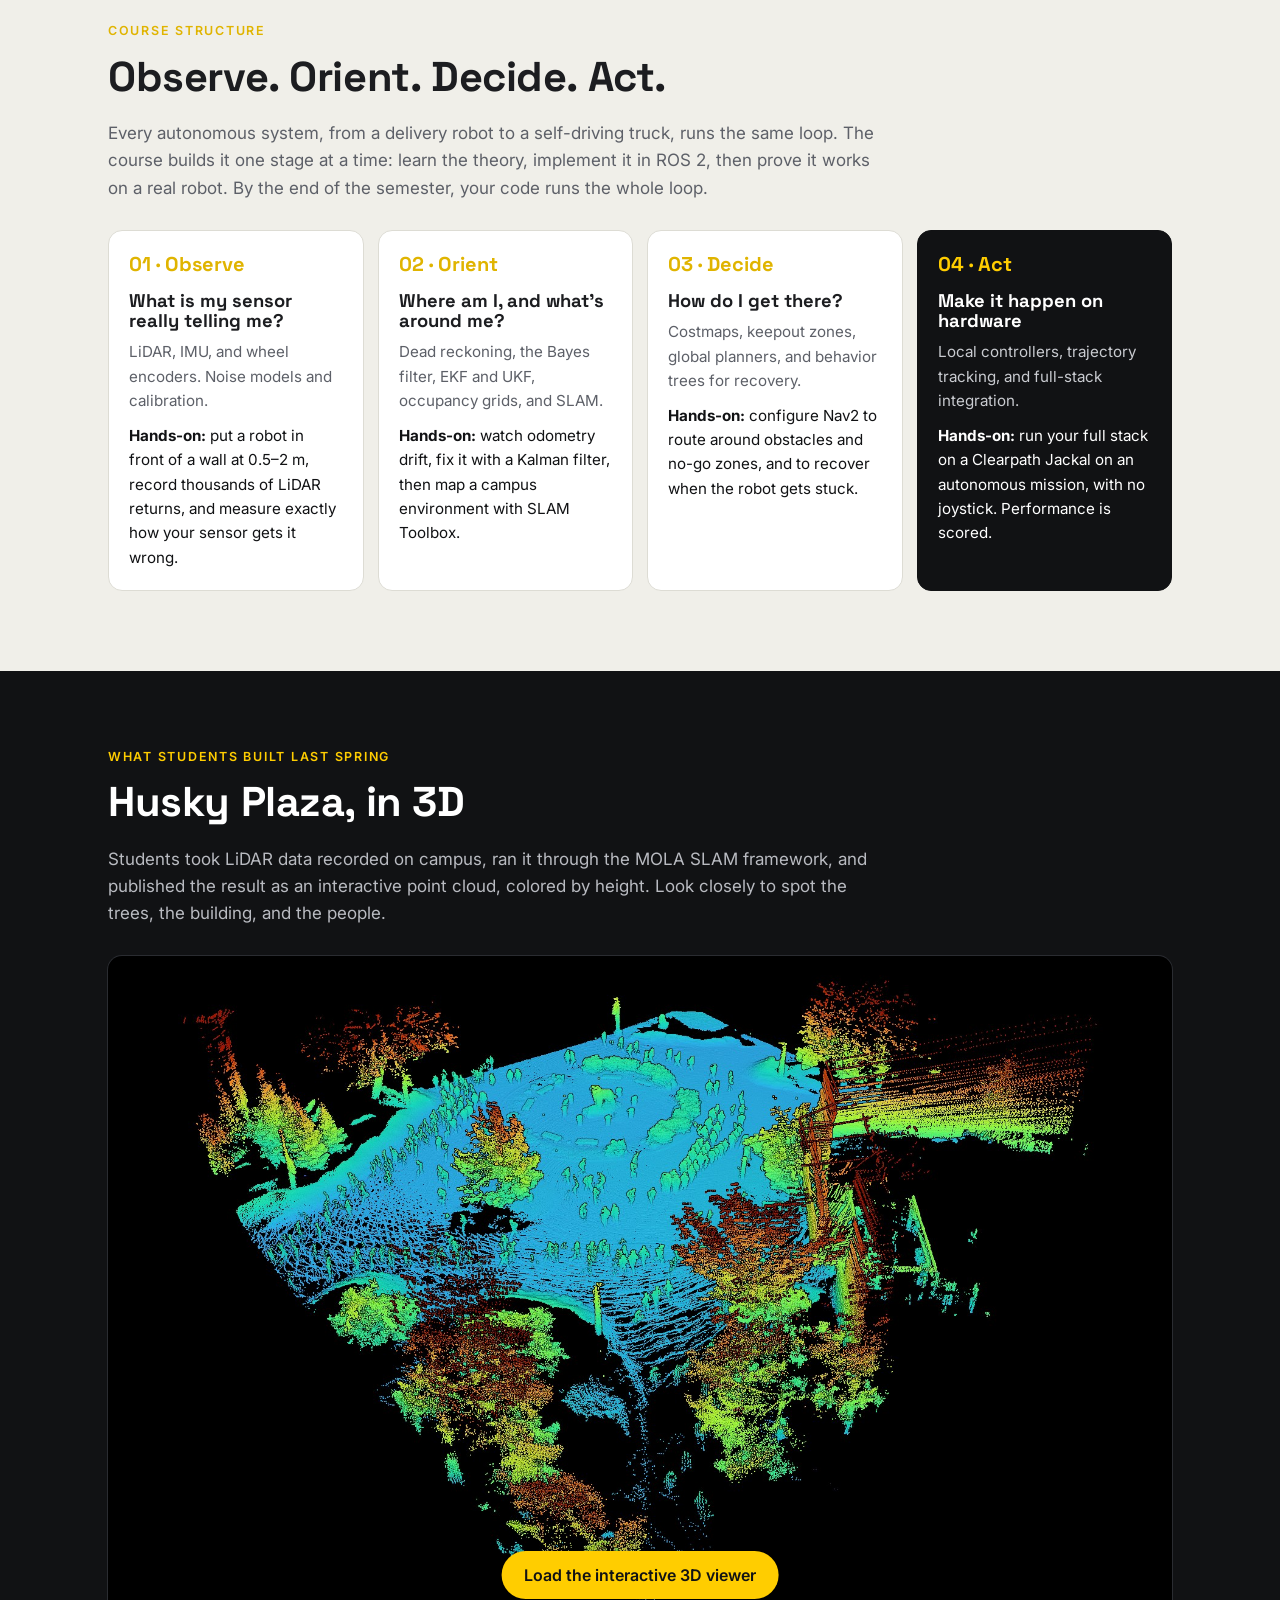
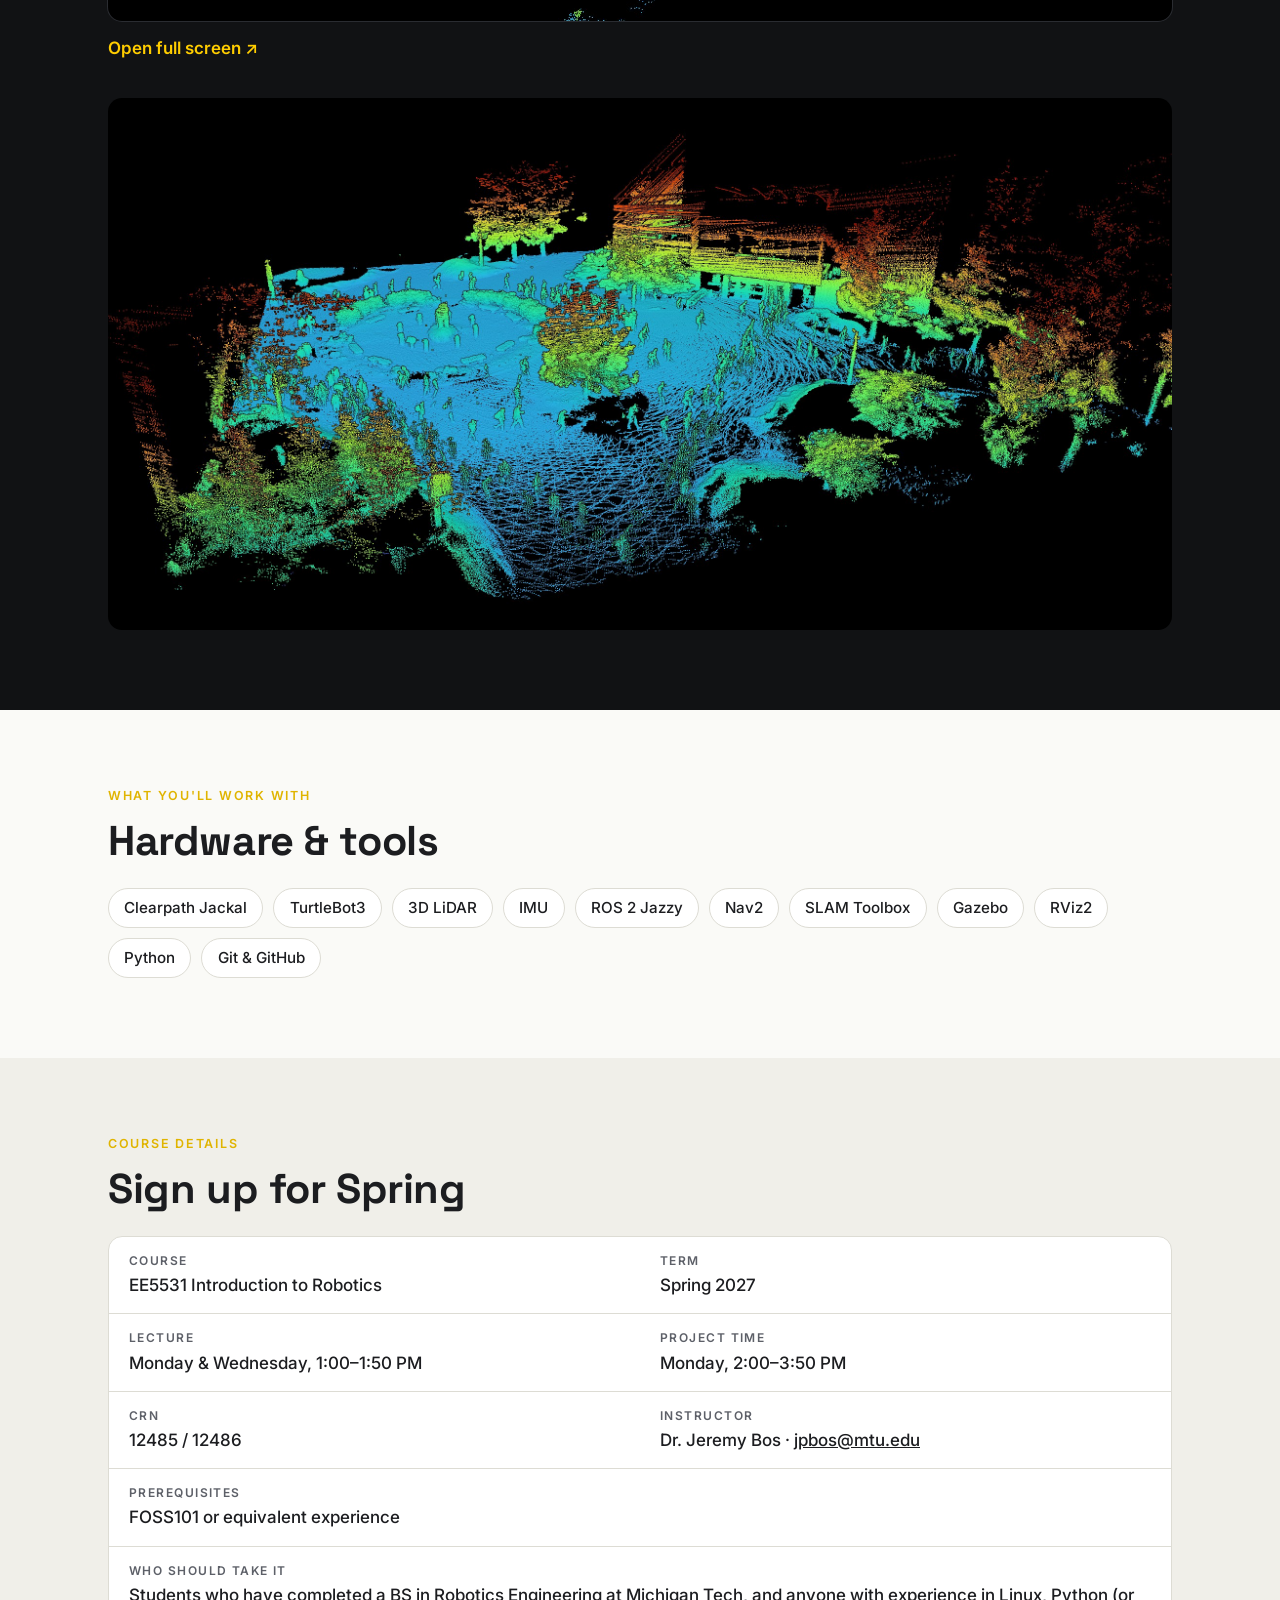
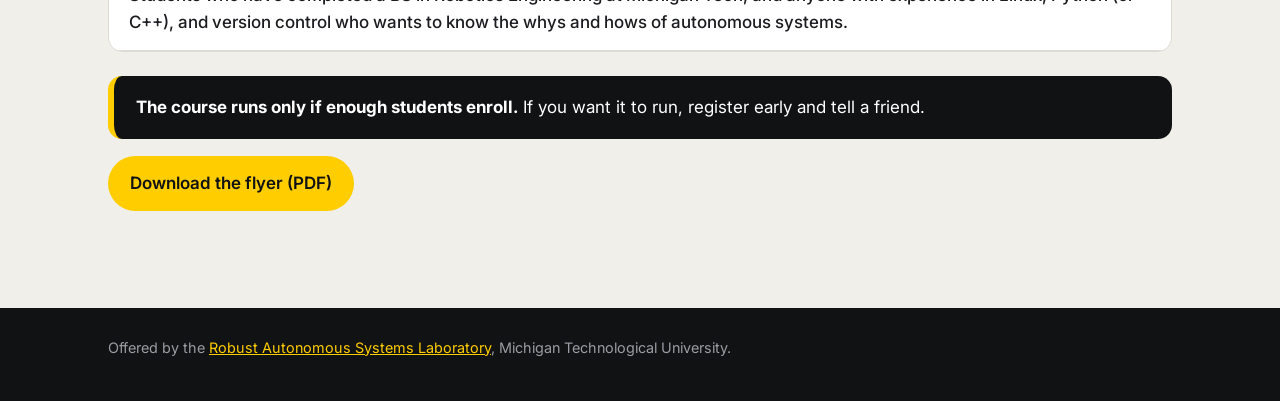
==== commit 8cf122e3: "Replace "real rooms/lab/data" wording with campus environments Co-Authored-By: Claude Opus 5.5 <nore" ====
--- a/index.html
+++ b/index.html
@@ -77,7 +77,7 @@
       <div class="cards">
         <article class="card">
           <h3>Real robots</h3>
-          <p>Clearpath Jackals and TurtleBot3s with LiDAR and IMUs. Not just simulation: you'll calibrate their sensors, map real rooms on campus, and send them out on autonomous missions.</p>
+          <p>Clearpath Jackals and TurtleBot3s with LiDAR and IMUs. Not just simulation: you'll calibrate their sensors, map campus environments, and send them out on autonomous missions.</p>
         </article>
         <article class="card">
           <h3>The industry toolchain</h3>
@@ -85,7 +85,7 @@
         </article>
         <article class="card">
           <h3>The math that makes autonomy work</h3>
-          <p>Learn why we can trust autonomous systems. Derive a Kalman filter, then watch it pull a drifting robot back on track. Sensor models, Bayesian filtering, occupancy grids, and path planning, all on real data.</p>
+          <p>Learn why we can trust autonomous systems. Derive a Kalman filter, then watch it pull a drifting robot back on track. Sensor models, Bayesian filtering, occupancy grids, and path planning, all on data you collect yourself.</p>
         </article>
         <article class="card">
           <h3>A portfolio to make your resume stand out</h3>
@@ -120,7 +120,7 @@
           <div>
             <h3>Where am I, and what's around me?</h3>
             <p>Dead reckoning, the Bayes filter, EKF and UKF, occupancy grids, and SLAM.</p>
-            <p class="outcome"><b>Hands-on:</b> watch odometry drift, fix it with a Kalman filter, then map a real lab with SLAM Toolbox.</p>
+            <p class="outcome"><b>Hands-on:</b> watch odometry drift, fix it with a Kalman filter, then map a campus environment with SLAM Toolbox.</p>
           </div>
         </li>
         <li>
